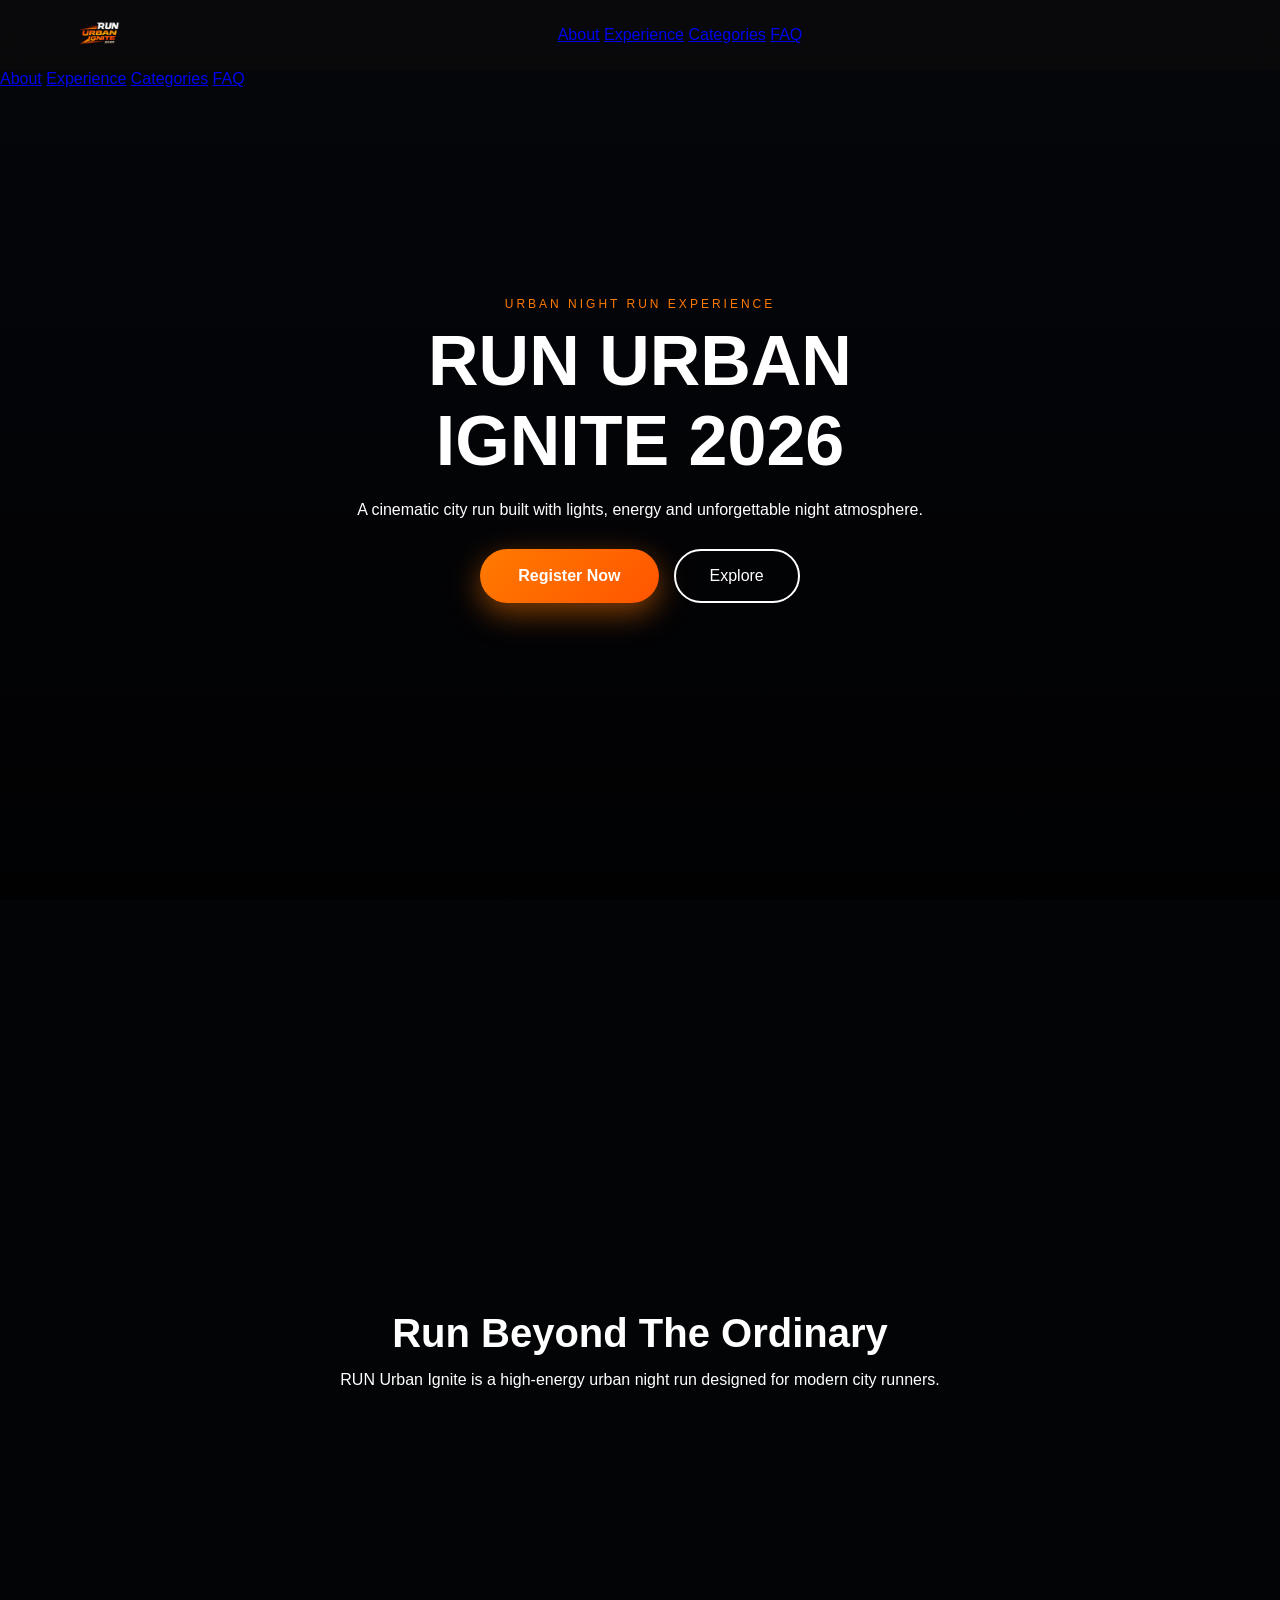
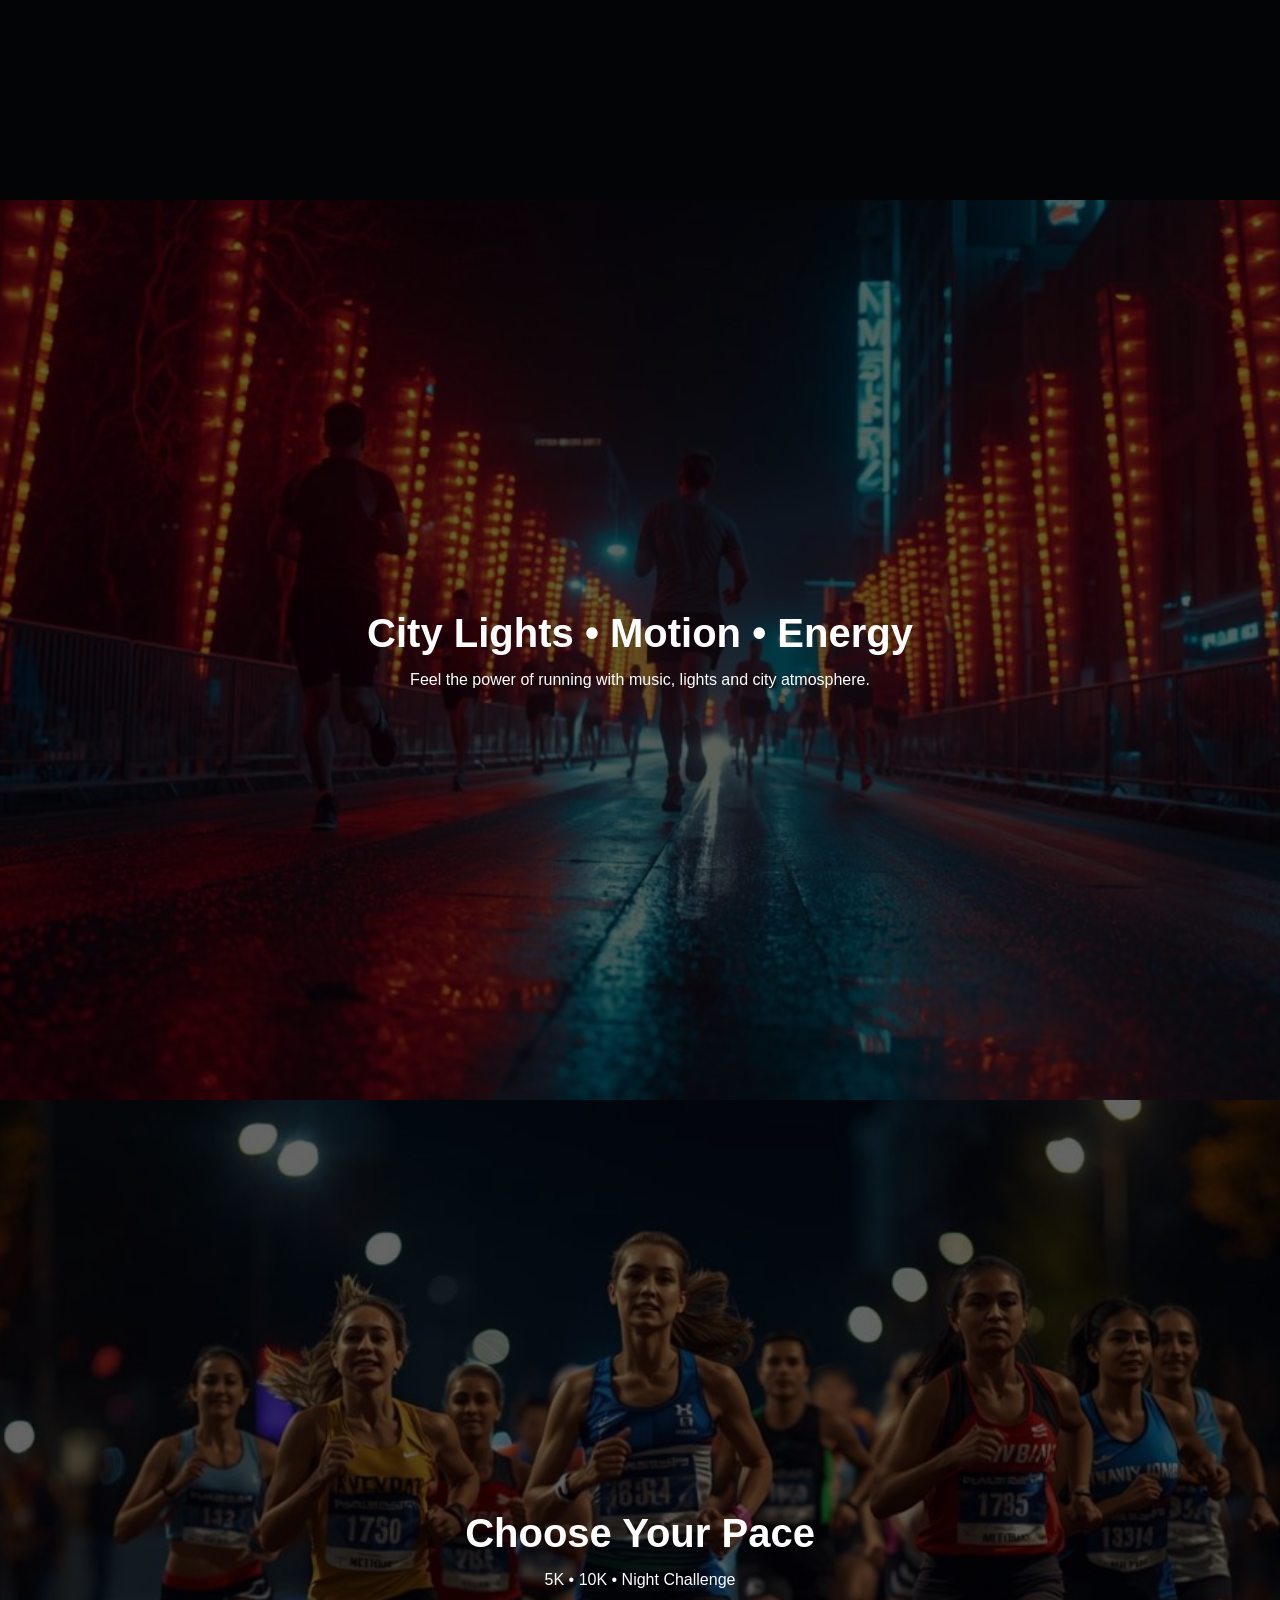
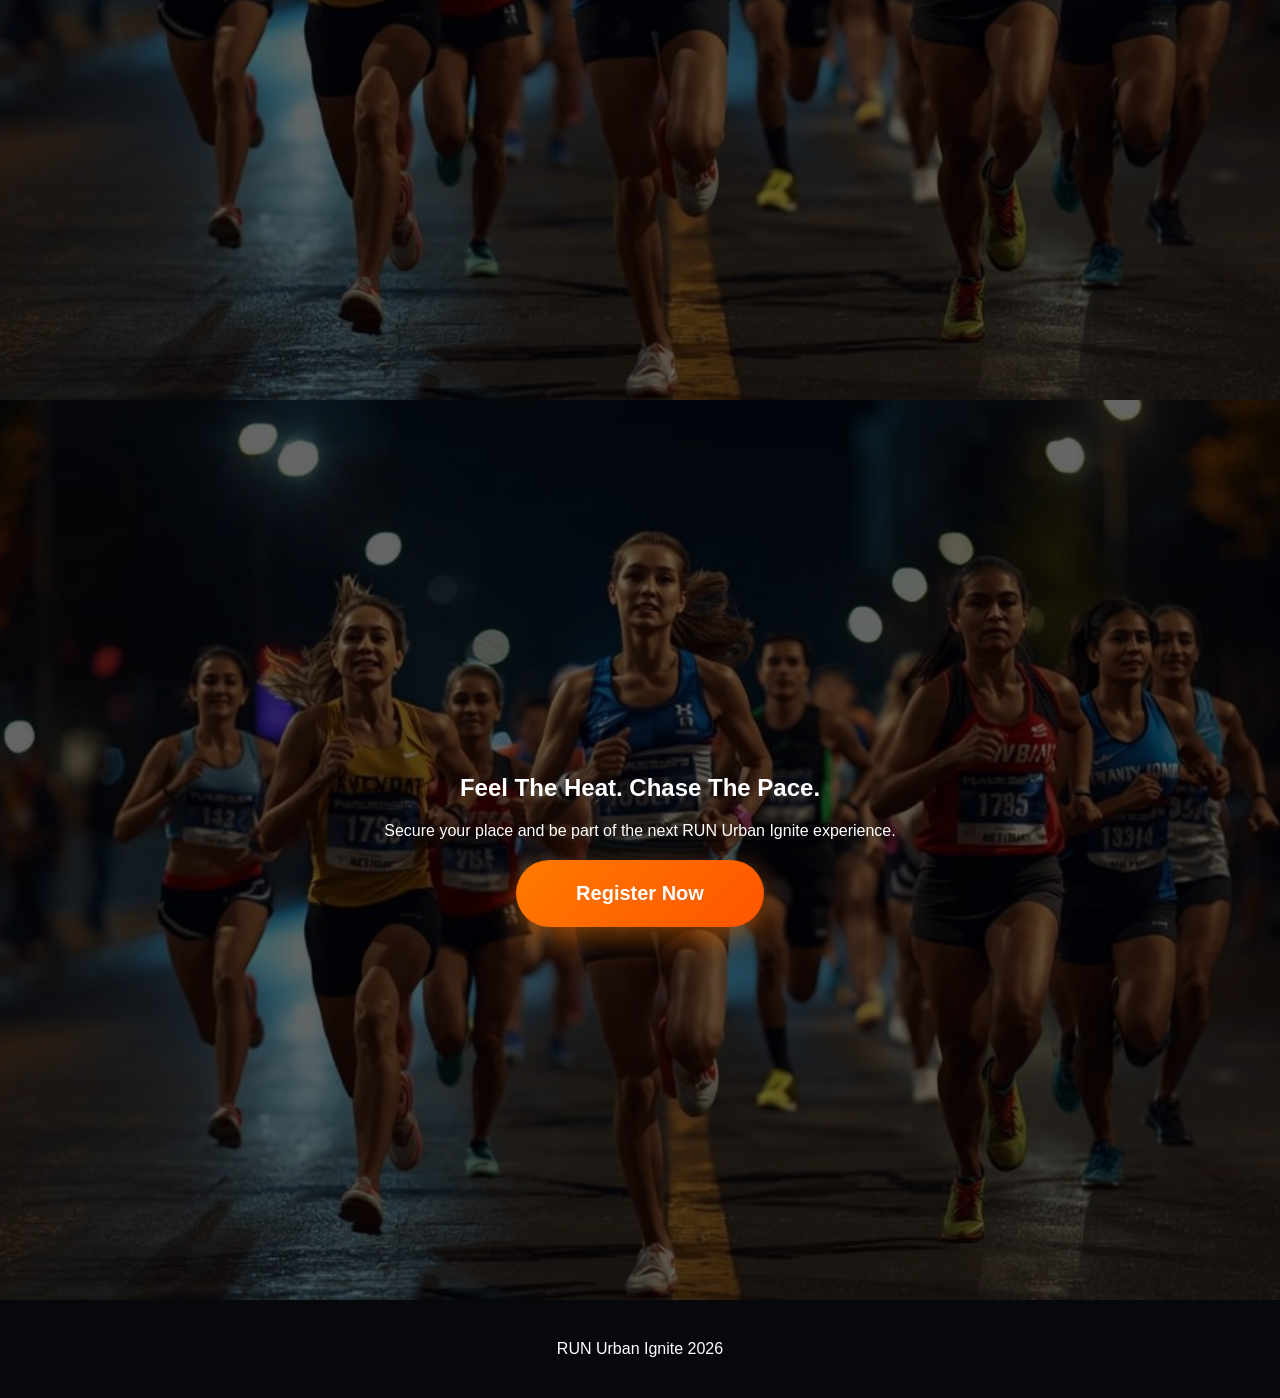
==== index.html @ 611401e3 "test update" ====
<!DOCTYPE html>
<html lang="en">

<head>

<meta charset="UTF-8">
<meta name="viewport" content="width=device-width, initial-scale=1.0">

<title>RUN Urban Ignite 2026</title>

<link rel="stylesheet" href="style.css">

</head>

<body>


<header class="header">

<div class="nav">

<img src="assets/logo-run-urban-ignite.png" class="logo">

<div class="nav-desktop">

<a href="#">About</a>
<a href="#">Experience</a>
<a href="#">Categories</a>
<a href="#">FAQ</a>

</div>

<div class="hamburger" id="hamburger">

<span></span>
<span></span>
<span></span>

</div>

</div>

<div class="mobile-menu" id="mobileMenu">

<a href="#">About</a>
<a href="#">Experience</a>
<a href="#">Categories</a>
<a href="#">FAQ</a>

</div>

</header>



<!-- HERO -->

<section class="hero">

<video class="hero-video" autoplay muted loop playsinline>

<source src="assets/video/run.mp4" type="video/mp4">

</video>

<div class="hero-fallback"></div>

<div class="overlay"></div>

<div class="hero-content">

<p class="hero-tag">URBAN NIGHT RUN EXPERIENCE</p>

<h1>RUN URBAN IGNITE 2026</h1>

<p>
A cinematic city run built with lights, energy and unforgettable night atmosphere.
</p>

<div class="hero-buttons">

<a class="btn-primary">Register Now</a>

<a class="btn-outline">Explore</a>

</div>

</div>

</section>



<!-- SECTION 1 -->

<section class="section bg-runner">

<div class="content reveal">

<h2>Run Beyond The Ordinary</h2>

<p>
RUN Urban Ignite is a high-energy urban night run designed for modern city runners.
</p>

</div>

</section>



<!-- SECTION 2 -->

<section class="section bg-city">

<div class="content reveal">

<h2>City Lights • Motion • Energy</h2>

<p>
Feel the power of running with music, lights and city atmosphere.
</p>

</div>

</section>



<!-- SECTION 3 -->

<section class="section bg-race">

<div class="content reveal">

<h2>Choose Your Pace</h2>

<p>5K • 10K • Night Challenge</p>

</div>

</section>



<!-- CTA -->

<section class="cta">

<div class="cta-bg"></div>

<div class="cta-box reveal">

<h2>Feel The Heat. Chase The Pace.</h2>

<p>
Secure your place and be part of the next RUN Urban Ignite experience.
</p>

<a class="btn-primary big">Register Now</a>

</div>

</section>


<footer class="footer">

RUN Urban Ignite 2026

</footer>



<script src="script.js"></script>

</body>
</html>
---- style.css ----
*{
margin:0;
padding:0;
box-sizing:border-box;
font-family:Arial, Helvetica, sans-serif;
}

body{
background:#07090f;
color:white;
overflow-x:hidden;
}


/* HEADER */

.header{

position:fixed;
top:0;
left:0;

width:100%;
height:70px;

background:rgba(10,10,12,.9);
backdrop-filter:blur(10px);

z-index:9999;

}

.nav{

max-width:1200px;
margin:auto;

display:flex;
align-items:center;
justify-content:space-between;

height:70px;
padding:0 20px;

}

.logo{
width:80px;
}



/* HERO */

.hero{

height:100vh;
display:flex;
align-items:center;
justify-content:center;
text-align:center;

position:relative;

overflow:hidden;

}

.hero-video{

position:absolute;
width:100%;
height:100%;
object-fit:cover;

z-index:0;

}

.hero-fallback{

position:absolute;
width:100%;
height:100%;

background:url("assets/hero.jpg") center/cover;

z-index:-1;

}

.overlay{

position:absolute;
inset:0;

background:linear-gradient(
180deg,
rgba(0,0,0,.3),
rgba(0,0,0,.85)
);

}

.hero-content{

position:relative;
z-index:2;
max-width:700px;
padding:20px;

}

.hero-tag{
color:#ff7a00;
letter-spacing:3px;
font-size:12px;
margin-bottom:10px;
}

.hero h1{
font-size:clamp(40px,6vw,70px);
margin-bottom:20px;
}



/* BUTTONS */

.hero-buttons{
margin-top:30px;
display:flex;
gap:15px;
justify-content:center;
}

.btn-primary{

background:linear-gradient(135deg,#ff7a00,#ff5500);
padding:18px 38px;
border-radius:40px;

font-weight:600;

box-shadow:0 10px 30px rgba(255,120,0,.5);

}

.btn-outline{

border:2px solid white;
padding:16px 34px;
border-radius:40px;

}



/* SECTIONS */

.section{

height:100vh;

display:flex;
align-items:center;
justify-content:center;

text-align:center;

background-size:cover;
background-position:center;

position:relative;

}

.section::before{

content:"";
position:absolute;
inset:0;

background:rgba(0,0,0,.6);

}

.content{

position:relative;
z-index:2;
max-width:600px;

}

.section h2{
font-size:40px;
margin-bottom:15px;
}



/* BACKGROUND IMAGES */

.bg-runner{
background:url("assets/runner.jpg") center/cover;
}

.bg-city{
background:url("assets/city-run.jpg") center/cover;
}

.bg-race{
background:url("assets/night-race.jpg") center/cover;
}



/* CTA */

.cta{

height:100vh;

display:flex;
align-items:center;
justify-content:center;

text-align:center;

position:relative;

}

.cta-bg{

position:absolute;
width:100%;
height:100%;

background:url("assets/night-race.jpg") center/cover;

filter:brightness(.4);

}

.cta-box{

position:relative;
z-index:2;

max-width:650px;

display:flex;
flex-direction:column;
align-items:center;
gap:20px;

}

.big{
padding:22px 60px;
font-size:20px;
}



/* FOOTER */

.footer{
padding:40px;
text-align:center;
background:#06080c;
}



/* REVEAL */

.reveal{

opacity:0;
transform:translateY(80px);
transition:1s;

}

.reveal.active{

opacity:1;
transform:translateY(0);

}
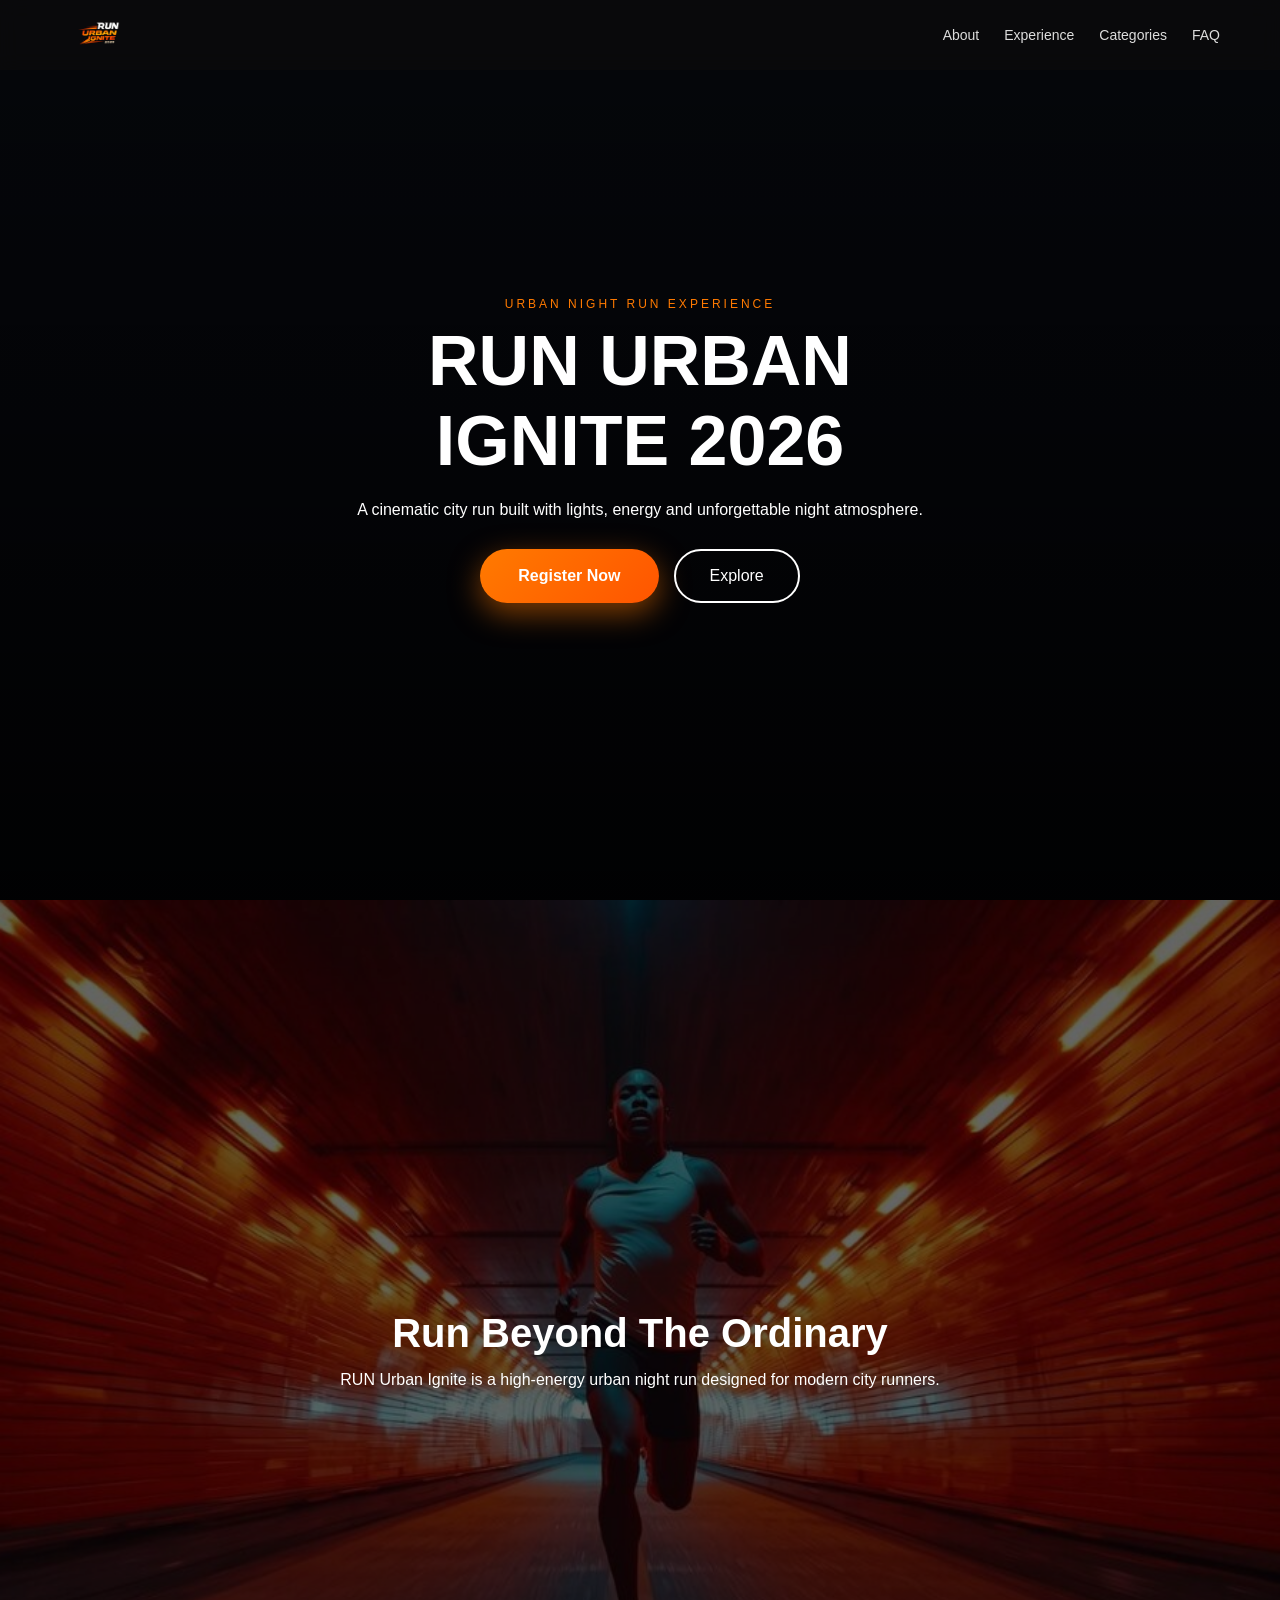
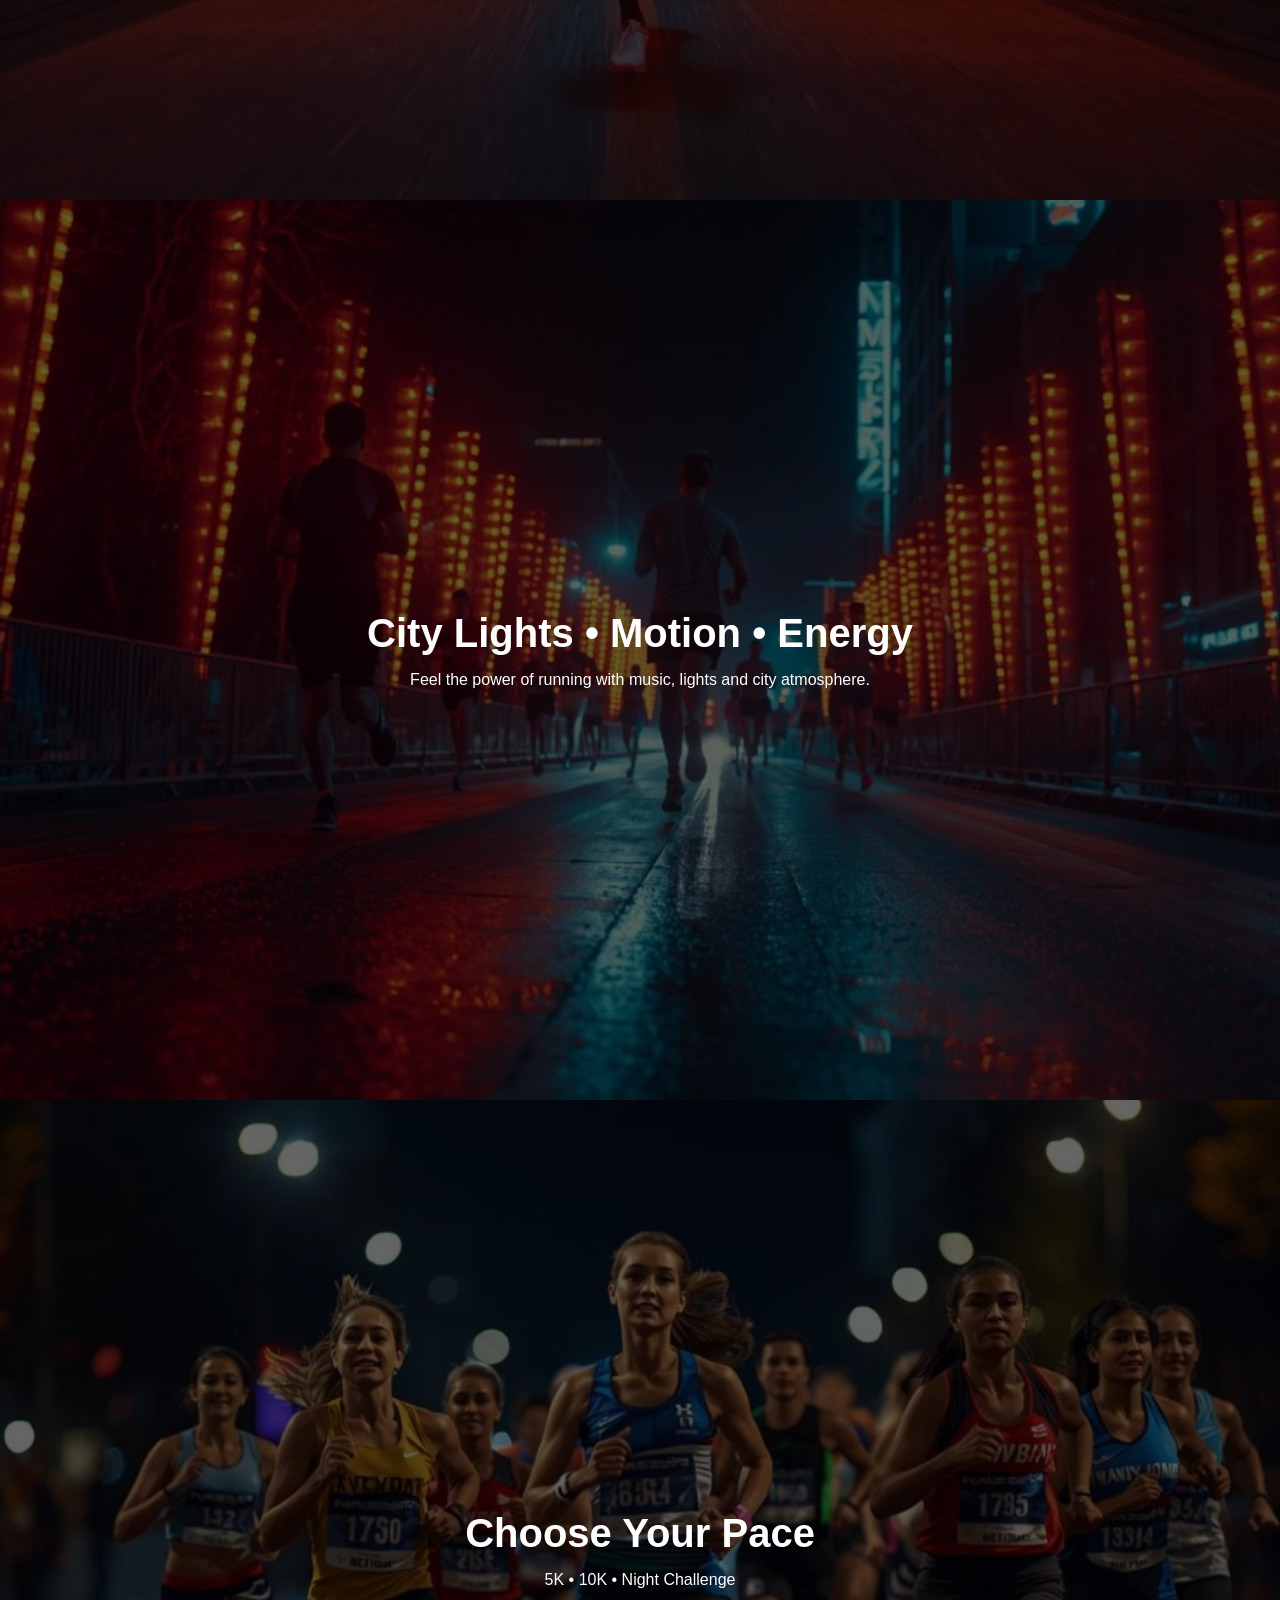
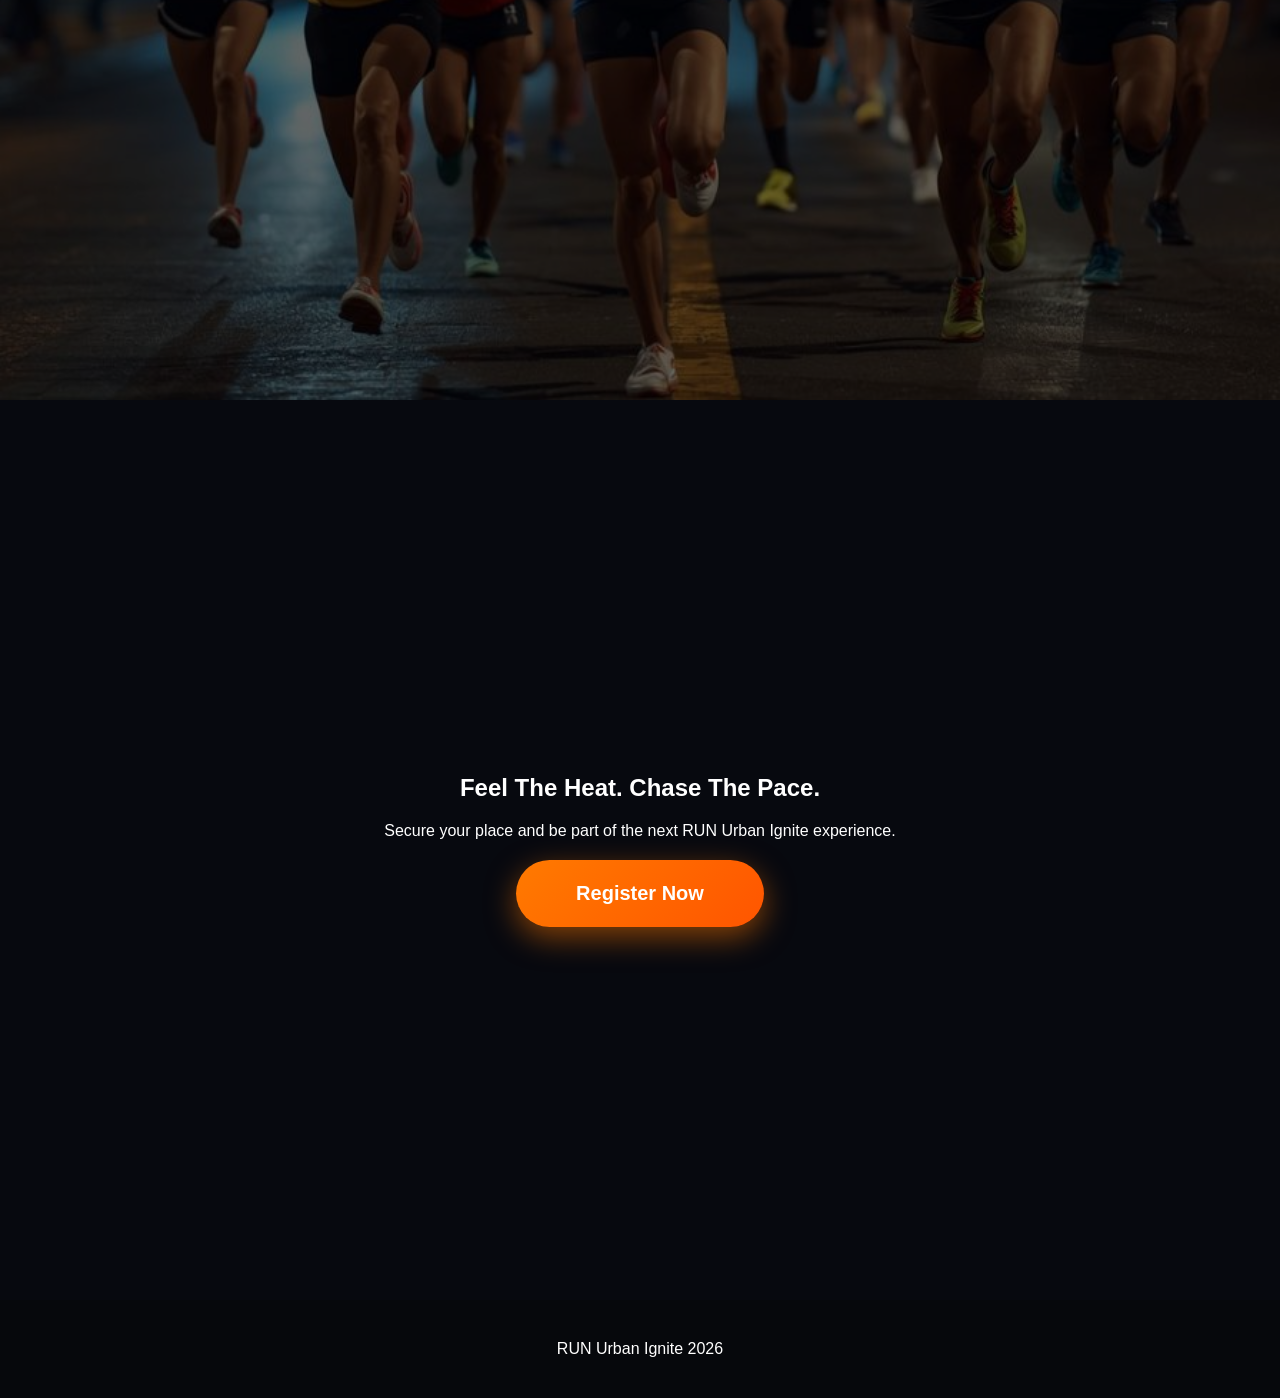
==== commit 0a9f9a78: "update v11" ====
--- a/index.html
+++ b/index.html
@@ -15,41 +15,8 @@
 <body>
 
 
-<header class="header">
-
-<div class="nav">
-
-<img src="assets/logo-run-urban-ignite.png" class="logo">
-
-<div class="nav-desktop">
-
-<a href="#">About</a>
-<a href="#">Experience</a>
-<a href="#">Categories</a>
-<a href="#">FAQ</a>
-
-</div>
-
-<div class="hamburger" id="hamburger">
-
-<span></span>
-<span></span>
-<span></span>
-
-</div>
-
-</div>
-
-<div class="mobile-menu" id="mobileMenu">
-
-<a href="#">About</a>
-<a href="#">Experience</a>
-<a href="#">Categories</a>
-<a href="#">FAQ</a>
-
-</div>
-
-</header>
+<!-- HEADER LOAD -->
+<div id="header"></div>
 
 
 
@@ -58,12 +25,8 @@
 <section class="hero">
 
 <video class="hero-video" autoplay muted loop playsinline>
-
-<source src="assets/video/run.mp4" type="video/mp4">
-
+<source src="assets/run.mp4" type="video/mp4">
 </video>
-
-<div class="hero-fallback"></div>
 
 <div class="overlay"></div>
 
@@ -80,7 +43,6 @@
 <div class="hero-buttons">
 
 <a class="btn-primary">Register Now</a>
-
 <a class="btn-outline">Explore</a>
 
 </div>
@@ -91,7 +53,7 @@
 
 
 
-<!-- SECTION 1 -->
+<!-- RUN BEYOND -->
 
 <section class="section bg-runner">
 
@@ -109,7 +71,7 @@
 
 
 
-<!-- SECTION 2 -->
+<!-- CITY LIGHTS -->
 
 <section class="section bg-city">
 
@@ -127,7 +89,7 @@
 
 
 
-<!-- SECTION 3 -->
+<!-- RACE DISTANCE -->
 
 <section class="section bg-race">
 
@@ -143,11 +105,9 @@
 
 
 
-<!-- CTA -->
+<!-- FINAL CTA -->
 
 <section class="cta">
-
-<div class="cta-bg"></div>
 
 <div class="cta-box reveal">
 
@@ -164,11 +124,9 @@
 </section>
 
 
-<footer class="footer">
 
-RUN Urban Ignite 2026
-
-</footer>
+<!-- FOOTER LOAD -->
+<div id="footer"></div>
 
 
 
--- a/style.css
+++ b/style.css
@@ -11,6 +11,11 @@
 overflow-x:hidden;
 }
 
+a{
+text-decoration:none;
+color:inherit;
+}
+
 
 /* HEADER */
 
@@ -26,7 +31,7 @@
 background:rgba(10,10,12,.9);
 backdrop-filter:blur(10px);
 
-z-index:9999;
+z-index:999;
 
 }
 
@@ -50,6 +55,83 @@
 
 
 
+/* NAV */
+
+.nav-desktop{
+display:flex;
+gap:25px;
+}
+
+.nav-desktop a{
+color:#ddd;
+font-size:14px;
+}
+
+.nav-desktop a:hover{
+color:#ff7a00;
+}
+
+
+
+/* HAMBURGER */
+
+.hamburger{
+
+width:44px;
+height:44px;
+
+display:none;
+flex-direction:column;
+justify-content:center;
+align-items:center;
+
+background:rgba(255,255,255,.08);
+border-radius:12px;
+
+cursor:pointer;
+
+}
+
+.hamburger span{
+
+width:20px;
+height:2px;
+background:white;
+margin:3px 0;
+
+}
+
+
+
+/* MOBILE MENU */
+
+.mobile-menu{
+
+position:absolute;
+top:70px;
+left:0;
+
+width:100%;
+
+background:#0b0e14;
+
+display:none;
+flex-direction:column;
+
+padding:20px;
+
+}
+
+.mobile-menu a{
+
+color:white;
+padding:16px 0;
+border-bottom:1px solid rgba(255,255,255,.08);
+
+}
+
+
+
 /* HERO */
 
 .hero{
@@ -58,10 +140,10 @@
 display:flex;
 align-items:center;
 justify-content:center;
+
 text-align:center;
 
 position:relative;
-
 overflow:hidden;
 
 }
@@ -72,20 +154,6 @@
 width:100%;
 height:100%;
 object-fit:cover;
-
-z-index:0;
-
-}
-
-.hero-fallback{
-
-position:absolute;
-width:100%;
-height:100%;
-
-background:url("assets/hero.jpg") center/cover;
-
-z-index:-1;
 
 }
 
@@ -112,15 +180,19 @@
 }
 
 .hero-tag{
+
 color:#ff7a00;
 letter-spacing:3px;
 font-size:12px;
 margin-bottom:10px;
+
 }
 
 .hero h1{
+
 font-size:clamp(40px,6vw,70px);
 margin-bottom:20px;
+
 }
 
 
@@ -128,15 +200,18 @@
 /* BUTTONS */
 
 .hero-buttons{
+
 margin-top:30px;
 display:flex;
 gap:15px;
 justify-content:center;
+
 }
 
 .btn-primary{
 
 background:linear-gradient(135deg,#ff7a00,#ff5500);
+
 padding:18px 38px;
 border-radius:40px;
 
@@ -200,7 +275,7 @@
 
 
 
-/* BACKGROUND IMAGES */
+/* BACKGROUNDS */
 
 .bg-runner{
 background:url("assets/runner.jpg") center/cover;
@@ -228,26 +303,11 @@
 
 text-align:center;
 
-position:relative;
-
-}
-
-.cta-bg{
-
-position:absolute;
-width:100%;
-height:100%;
-
-background:url("assets/night-race.jpg") center/cover;
-
-filter:brightness(.4);
+background:#07090f;
 
 }
 
 .cta-box{
-
-position:relative;
-z-index:2;
 
 max-width:650px;
 
@@ -268,9 +328,11 @@
 /* FOOTER */
 
 .footer{
+
 padding:40px;
 text-align:center;
 background:#06080c;
+
 }
 
 
@@ -280,7 +342,7 @@
 .reveal{
 
 opacity:0;
-transform:translateY(80px);
+transform:translateY(60px);
 transition:1s;
 
 }
@@ -290,4 +352,24 @@
 opacity:1;
 transform:translateY(0);
 
+}
+
+
+
+/* MOBILE */
+
+@media(max-width:768px){
+
+.nav-desktop{
+display:none;
+}
+
+.hamburger{
+display:flex;
+}
+
+.hero-buttons{
+flex-direction:column;
+}
+
 }
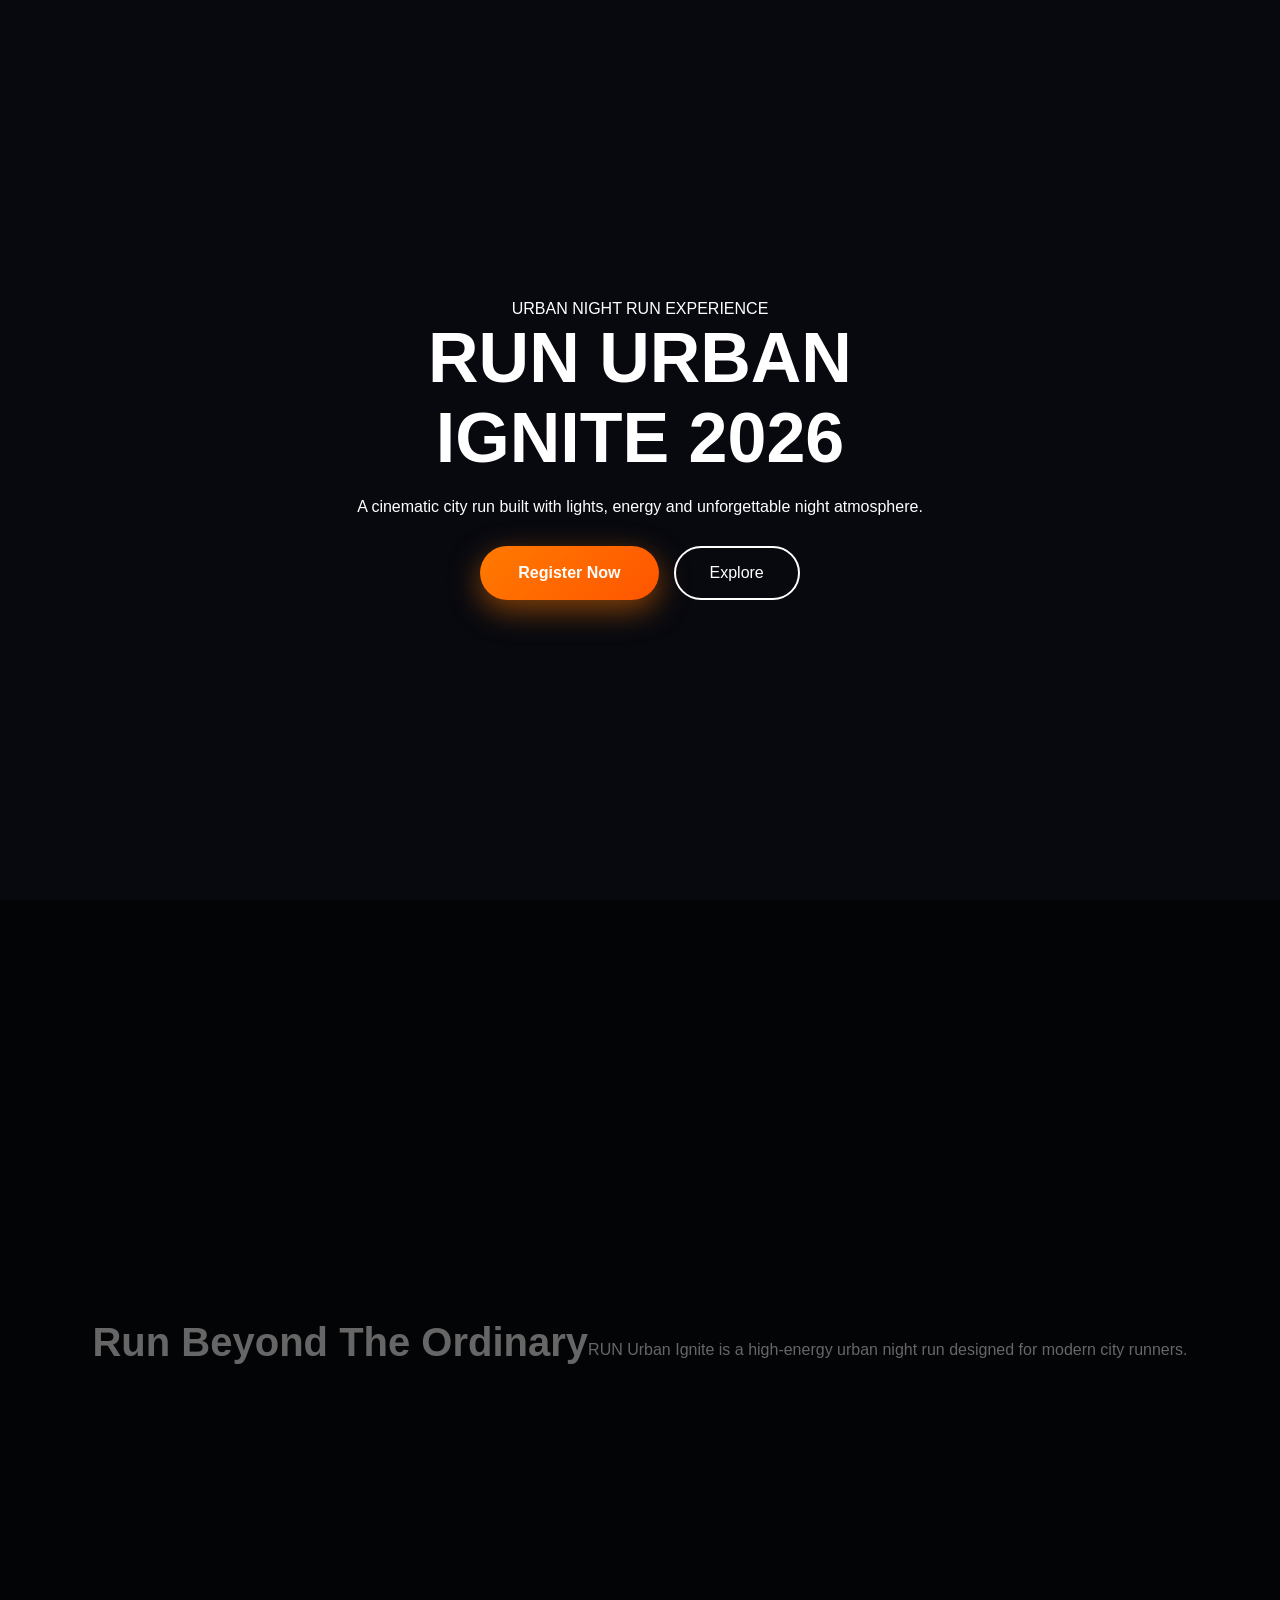
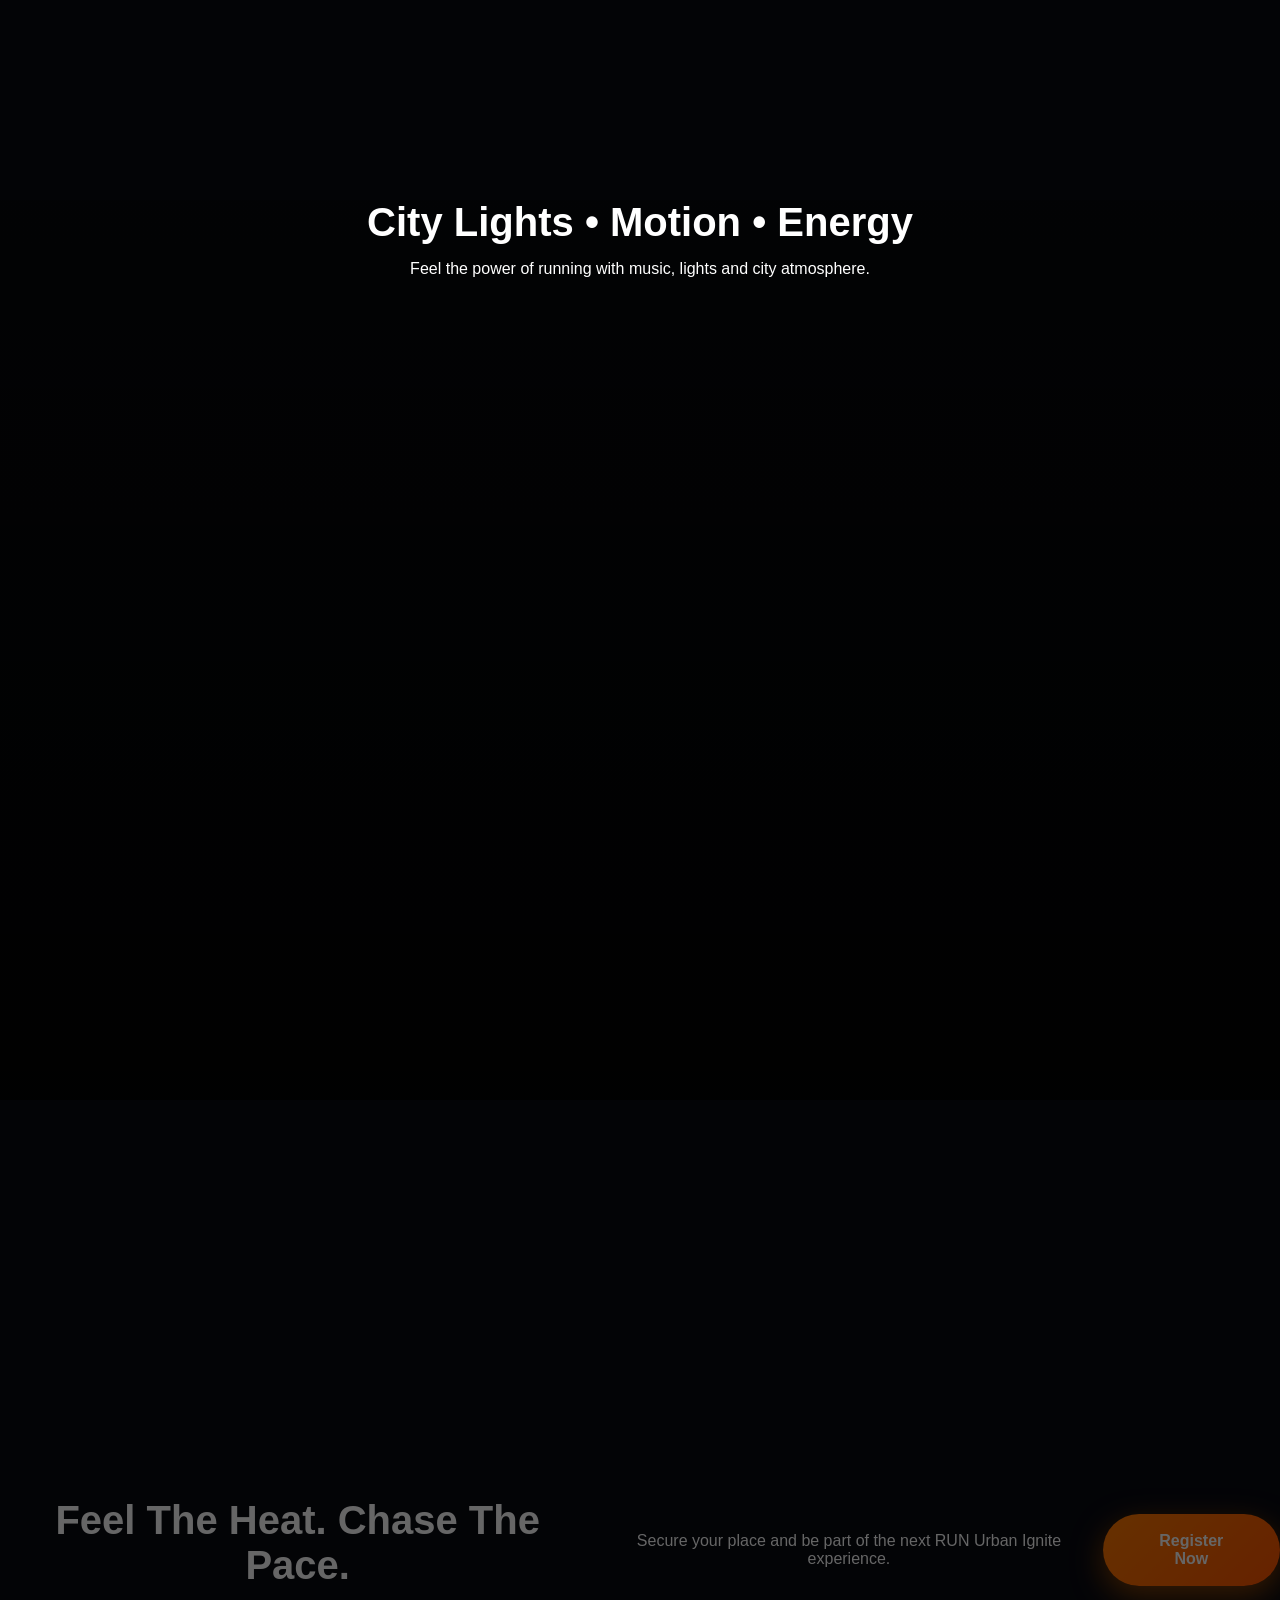
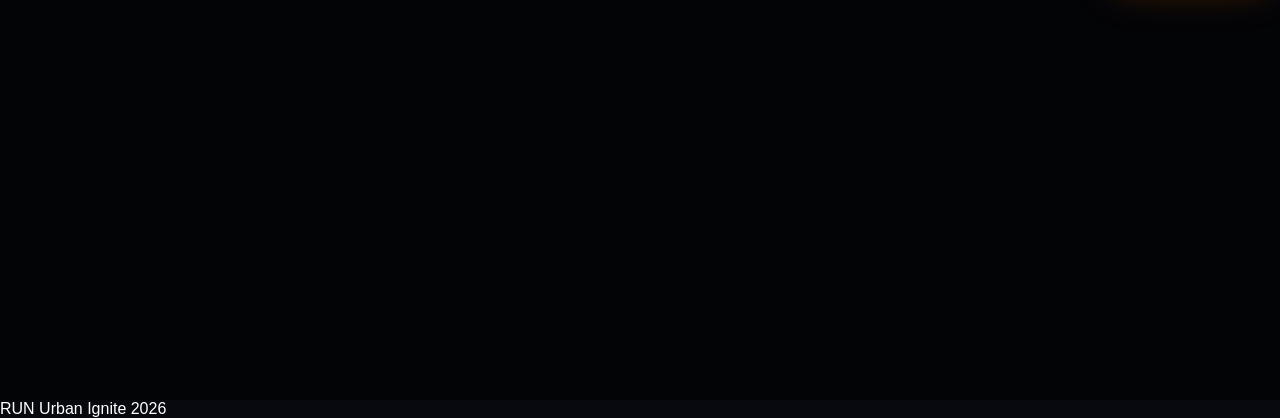
==== commit 36fbd24c: "seo upgrade" ====
--- a/index.html
+++ b/index.html
@@ -6,129 +6,189 @@
 <meta charset="UTF-8">
 <meta name="viewport" content="width=device-width, initial-scale=1.0">
 
-<title>RUN Urban Ignite 2026</title>
+<title>RUN Urban Ignite 2026 | Urban Night Run Experience</title>
+
+<meta name="description" content="RUN Urban Ignite 2026 is a high-energy urban night run designed for modern city runners. Experience lights, music and motion in one unforgettable run.">
+
+<meta name="keywords" content="urban run, night run event, running event 2026, city marathon, run urban ignite">
+
+<meta name="robots" content="index, follow">
+
+<link rel="canonical" href="https://wara38666-bit.github.io/run-urban-ignite-site/">
 
 <link rel="stylesheet" href="style.css">
+
+<link rel="preload" href="assets/hero-video.mp4" as="video" type="video/mp4">
+
+<!-- Open Graph -->
+
+<meta property="og:title" content="RUN Urban Ignite 2026 - Urban Night Run Experience">
+<meta property="og:description" content="A cinematic city run built with lights, energy and unforgettable night atmosphere.">
+<meta property="og:image" content="https://wara38666-bit.github.io/run-urban-ignite-site/assets/runner.jpg">
+<meta property="og:url" content="https://wara38666-bit.github.io/run-urban-ignite-site/">
+<meta property="og:type" content="website">
+
+<!-- Twitter Card -->
+
+<meta name="twitter:card" content="summary_large_image">
+<meta name="twitter:title" content="RUN Urban Ignite 2026">
+<meta name="twitter:description" content="Urban Night Run Experience">
+<meta name="twitter:image" content="https://wara38666-bit.github.io/run-urban-ignite-site/assets/runner.jpg">
+
+<!-- Event Schema -->
+
+<script type="application/ld+json">
+{
+"@context": "https://schema.org",
+"@type": "SportsEvent",
+"name": "RUN Urban Ignite 2026",
+"description": "RUN Urban Ignite is a high-energy urban night run designed for modern city runners.",
+"startDate": "2026-08-15T19:00",
+"endDate": "2026-08-15T23:00",
+"eventStatus": "https://schema.org/EventScheduled",
+"eventAttendanceMode": "https://schema.org/OfflineEventAttendanceMode",
+"location": {
+"@type": "Place",
+"name": "Urban City Center",
+"address": {
+"@type": "PostalAddress",
+"addressLocality": "City",
+"addressCountry": "Global"
+}
+},
+"image": [
+"https://wara38666-bit.github.io/run-urban-ignite-site/assets/runner.jpg"
+],
+"organizer": {
+"@type": "Organization",
+"name": "RUN Urban Ignite",
+"url": "https://wara38666-bit.github.io/run-urban-ignite-site/"
+}
+}
+</script>
+
+<!-- FAQ Schema -->
+
+<script type="application/ld+json">
+{
+"@context": "https://schema.org",
+"@type": "FAQPage",
+"mainEntity": [
+{
+"@type": "Question",
+"name": "What is RUN Urban Ignite?",
+"acceptedAnswer": {
+"@type": "Answer",
+"text": "RUN Urban Ignite is a high-energy urban night run designed for modern city runners with music, lights and immersive city atmosphere."
+}
+},
+{
+"@type": "Question",
+"name": "Who can join the run?",
+"acceptedAnswer": {
+"@type": "Answer",
+"text": "The event is open for runners of all levels."
+}
+},
+{
+"@type": "Question",
+"name": "When will the event take place?",
+"acceptedAnswer": {
+"@type": "Answer",
+"text": "RUN Urban Ignite 2026 will take place on August 15, 2026."
+}
+}
+]
+}
+</script>
 
 </head>
 
 <body>
 
-
-<!-- HEADER LOAD -->
-<div id="header"></div>
-
-
-
 <!-- HERO -->
 
-<section class="hero">
+<header class="hero">
 
-<video class="hero-video" autoplay muted loop playsinline>
-<source src="assets/run.mp4" type="video/mp4">
+<video autoplay muted loop playsinline class="hero-video">
+
+<source src="assets/hero-video.mp4" type="video/mp4">
+
 </video>
-
-<div class="overlay"></div>
 
 <div class="hero-content">
 
-<p class="hero-tag">URBAN NIGHT RUN EXPERIENCE</p>
+<p class="hero-sub">URBAN NIGHT RUN EXPERIENCE</p>
 
-<h1>RUN URBAN IGNITE 2026</h1>
+<h1>RUN URBAN<br>IGNITE 2026</h1>
 
-<p>
-A cinematic city run built with lights, energy and unforgettable night atmosphere.
-</p>
+<p>A cinematic city run built with lights, energy and unforgettable night atmosphere.</p>
 
 <div class="hero-buttons">
 
-<a class="btn-primary">Register Now</a>
-<a class="btn-outline">Explore</a>
+<a href="#register" class="btn-primary">Register Now</a>
+
+<a href="#about" class="btn-outline">Explore</a>
 
 </div>
 
 </div>
 
-</section>
+</header>
 
+<!-- ABOUT -->
 
-
-<!-- RUN BEYOND -->
-
-<section class="section bg-runner">
-
-<div class="content reveal">
+<section id="about" class="section dark">
 
 <h2>Run Beyond The Ordinary</h2>
 
 <p>
+
 RUN Urban Ignite is a high-energy urban night run designed for modern city runners.
+
+</p>
+
+</section>
+
+<!-- EXPERIENCE -->
+
+<section id="experience" class="section image-section">
+
+<div class="overlay">
+
+<h2>City Lights • Motion • Energy</h2>
+
+<p>
+
+Feel the power of running with music, lights and city atmosphere.
+
 </p>
 
 </div>
 
 </section>
 
+<!-- CTA -->
 
-
-<!-- CITY LIGHTS -->
-
-<section class="section bg-city">
-
-<div class="content reveal">
-
-<h2>City Lights • Motion • Energy</h2>
-
-<p>
-Feel the power of running with music, lights and city atmosphere.
-</p>
-
-</div>
-
-</section>
-
-
-
-<!-- RACE DISTANCE -->
-
-<section class="section bg-race">
-
-<div class="content reveal">
-
-<h2>Choose Your Pace</h2>
-
-<p>5K • 10K • Night Challenge</p>
-
-</div>
-
-</section>
-
-
-
-<!-- FINAL CTA -->
-
-<section class="cta">
-
-<div class="cta-box reveal">
+<section id="register" class="section dark center">
 
 <h2>Feel The Heat. Chase The Pace.</h2>
 
 <p>
+
 Secure your place and be part of the next RUN Urban Ignite experience.
+
 </p>
 
-<a class="btn-primary big">Register Now</a>
-
-</div>
+<a href="#" class="btn-primary">Register Now</a>
 
 </section>
 
+<footer>
 
+<p>RUN Urban Ignite 2026</p>
 
-<!-- FOOTER LOAD -->
-<div id="footer"></div>
-
-
+</footer>
 
 <script src="script.js"></script>
 
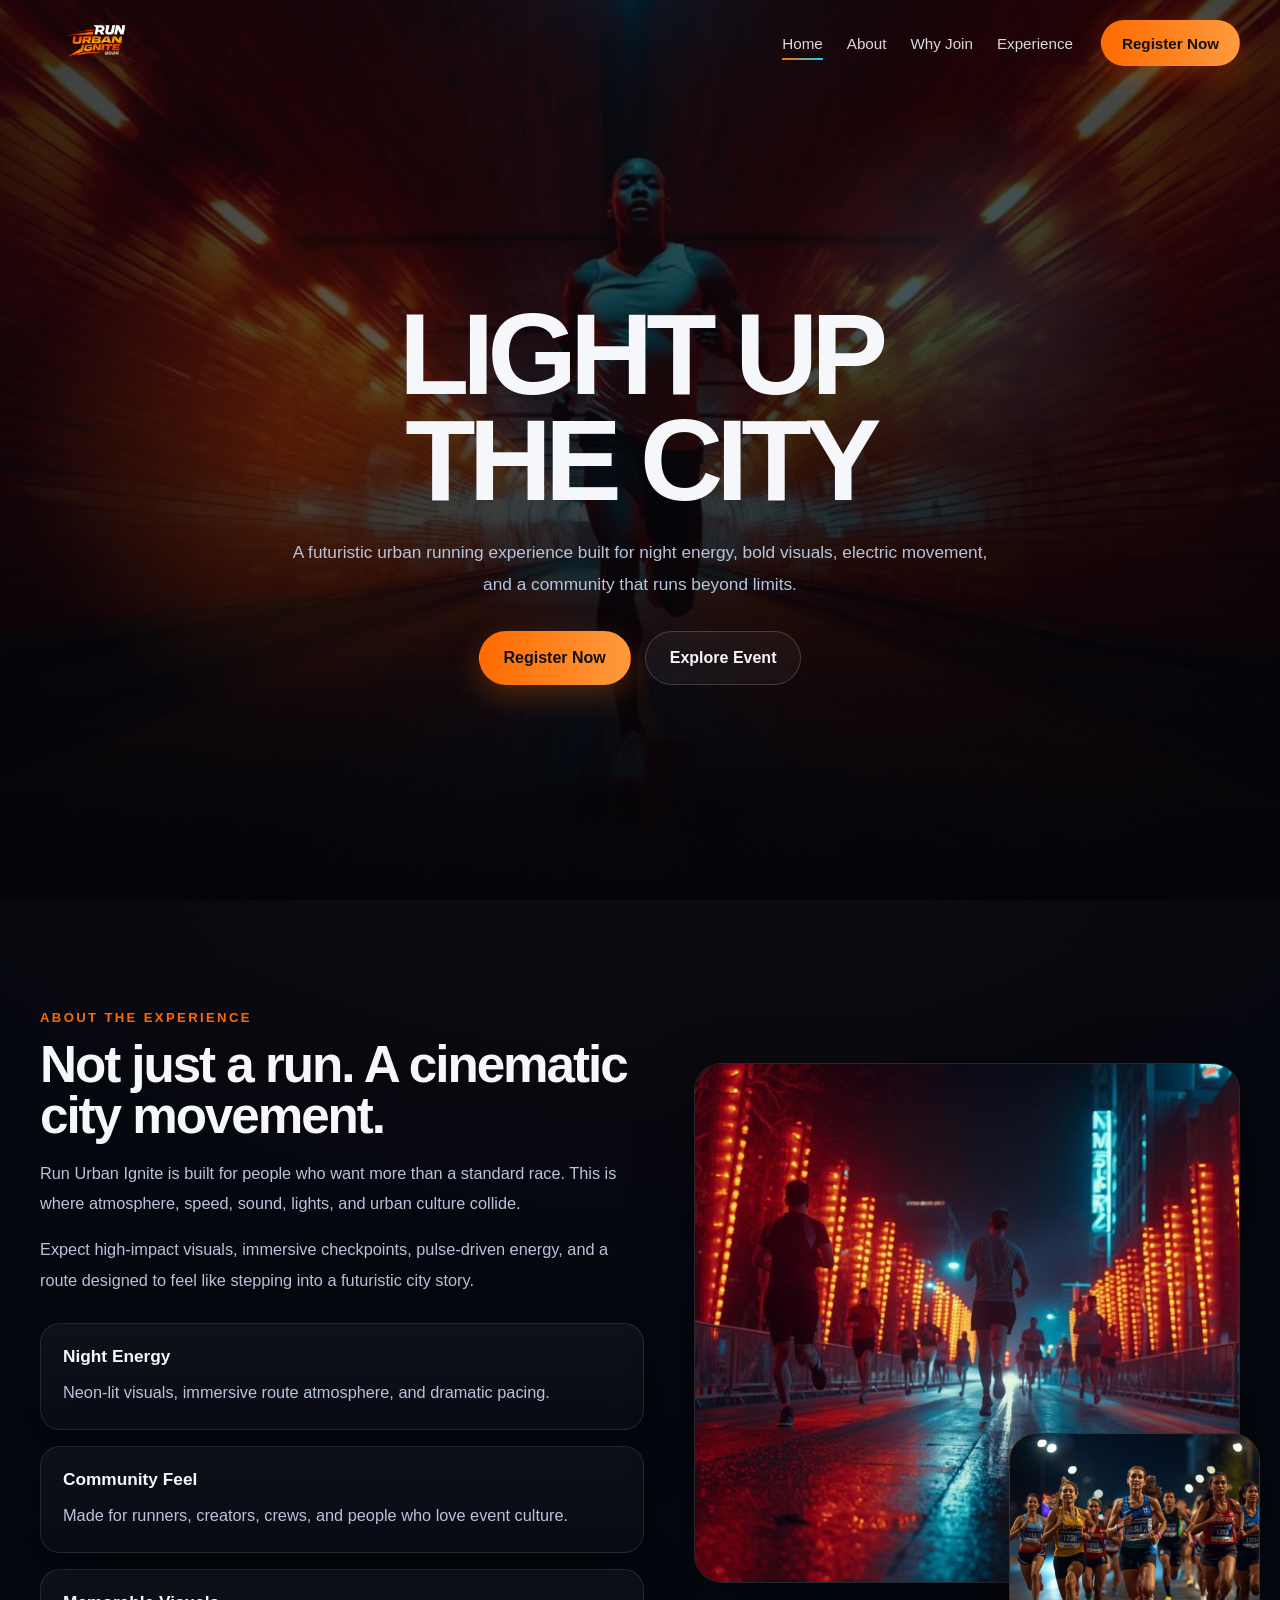
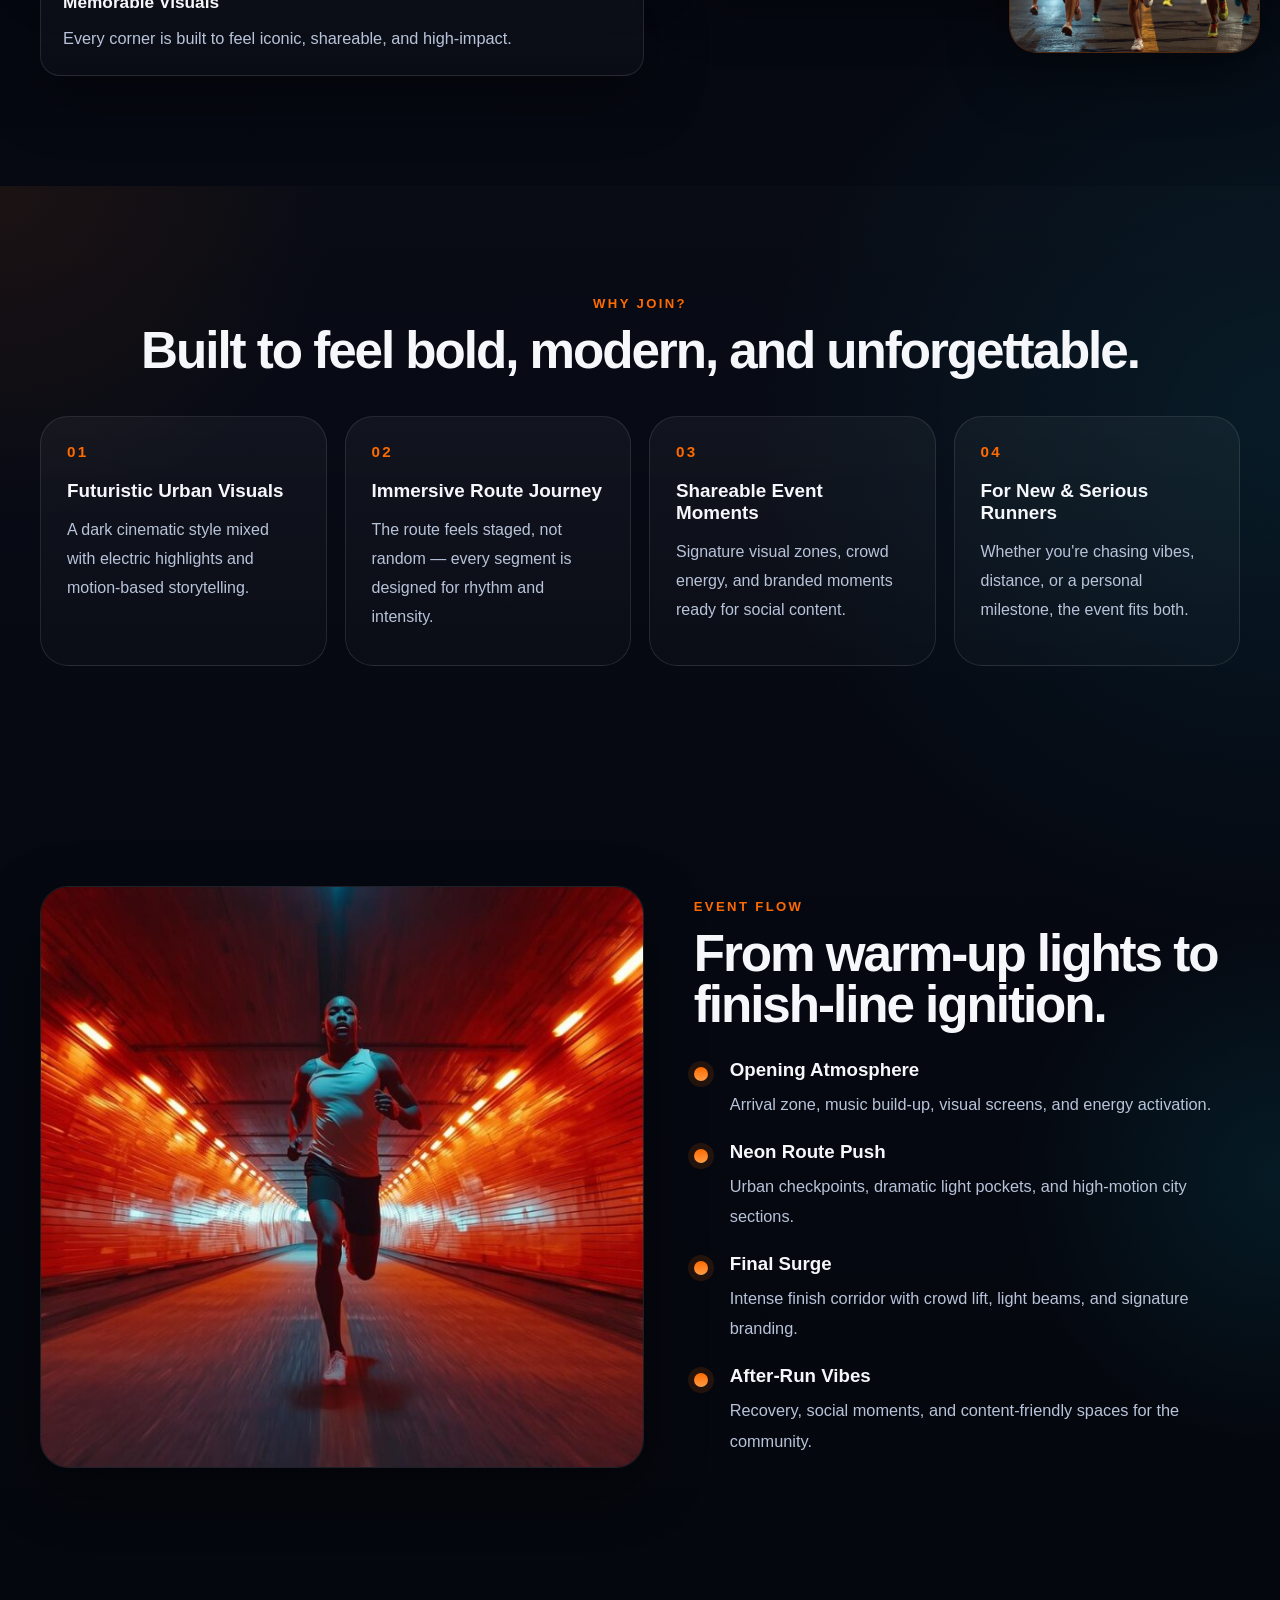
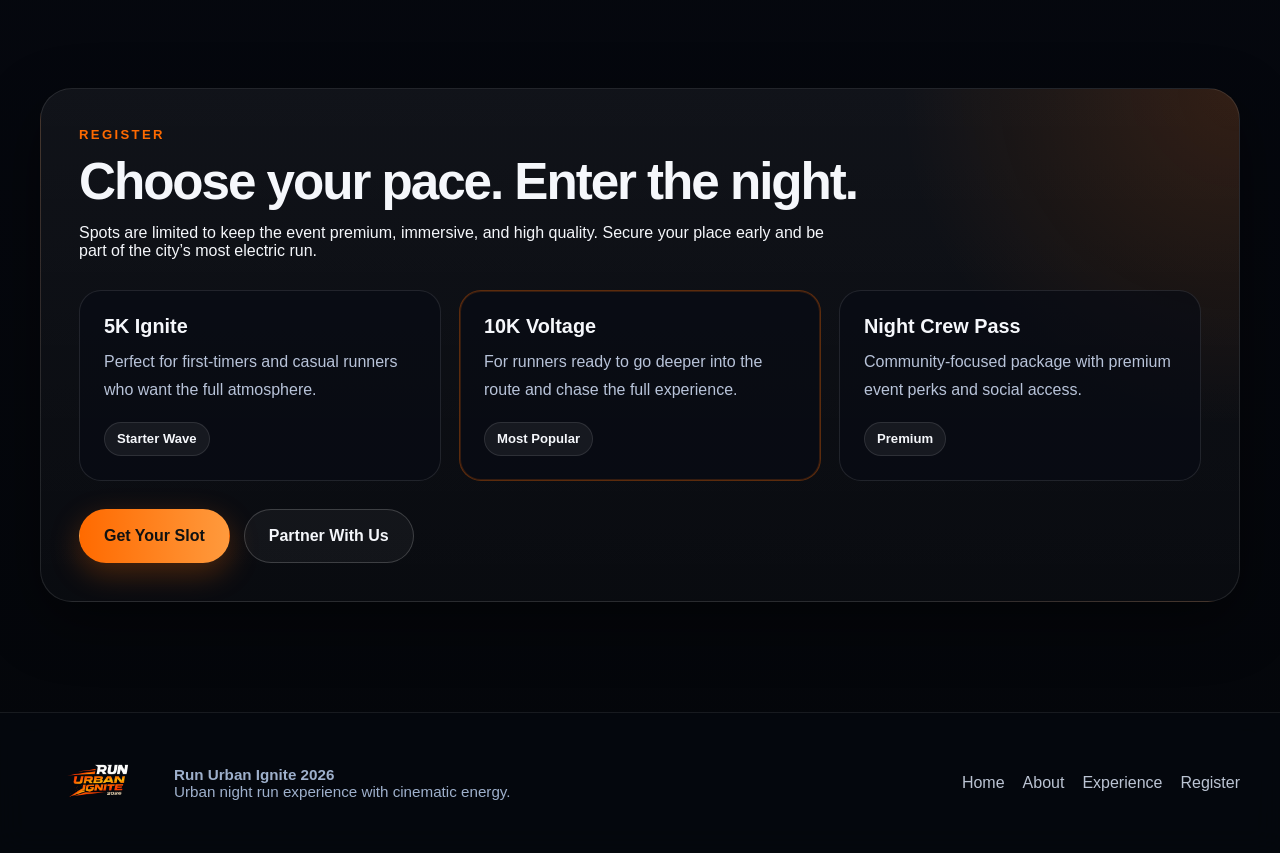
==== commit d2ef64bd: "update v12" ====
--- a/index.html
+++ b/index.html
@@ -1,196 +1,245 @@
 <!DOCTYPE html>
 <html lang="en">
-
 <head>
-
-<meta charset="UTF-8">
-<meta name="viewport" content="width=device-width, initial-scale=1.0">
-
-<title>RUN Urban Ignite 2026 | Urban Night Run Experience</title>
-
-<meta name="description" content="RUN Urban Ignite 2026 is a high-energy urban night run designed for modern city runners. Experience lights, music and motion in one unforgettable run.">
-
-<meta name="keywords" content="urban run, night run event, running event 2026, city marathon, run urban ignite">
-
-<meta name="robots" content="index, follow">
-
-<link rel="canonical" href="https://wara38666-bit.github.io/run-urban-ignite-site/">
-
-<link rel="stylesheet" href="style.css">
-
-<link rel="preload" href="assets/hero-video.mp4" as="video" type="video/mp4">
-
-<!-- Open Graph -->
-
-<meta property="og:title" content="RUN Urban Ignite 2026 - Urban Night Run Experience">
-<meta property="og:description" content="A cinematic city run built with lights, energy and unforgettable night atmosphere.">
-<meta property="og:image" content="https://wara38666-bit.github.io/run-urban-ignite-site/assets/runner.jpg">
-<meta property="og:url" content="https://wara38666-bit.github.io/run-urban-ignite-site/">
-<meta property="og:type" content="website">
-
-<!-- Twitter Card -->
-
-<meta name="twitter:card" content="summary_large_image">
-<meta name="twitter:title" content="RUN Urban Ignite 2026">
-<meta name="twitter:description" content="Urban Night Run Experience">
-<meta name="twitter:image" content="https://wara38666-bit.github.io/run-urban-ignite-site/assets/runner.jpg">
-
-<!-- Event Schema -->
-
-<script type="application/ld+json">
-{
-"@context": "https://schema.org",
-"@type": "SportsEvent",
-"name": "RUN Urban Ignite 2026",
-"description": "RUN Urban Ignite is a high-energy urban night run designed for modern city runners.",
-"startDate": "2026-08-15T19:00",
-"endDate": "2026-08-15T23:00",
-"eventStatus": "https://schema.org/EventScheduled",
-"eventAttendanceMode": "https://schema.org/OfflineEventAttendanceMode",
-"location": {
-"@type": "Place",
-"name": "Urban City Center",
-"address": {
-"@type": "PostalAddress",
-"addressLocality": "City",
-"addressCountry": "Global"
-}
-},
-"image": [
-"https://wara38666-bit.github.io/run-urban-ignite-site/assets/runner.jpg"
-],
-"organizer": {
-"@type": "Organization",
-"name": "RUN Urban Ignite",
-"url": "https://wara38666-bit.github.io/run-urban-ignite-site/"
-}
-}
-</script>
-
-<!-- FAQ Schema -->
-
-<script type="application/ld+json">
-{
-"@context": "https://schema.org",
-"@type": "FAQPage",
-"mainEntity": [
-{
-"@type": "Question",
-"name": "What is RUN Urban Ignite?",
-"acceptedAnswer": {
-"@type": "Answer",
-"text": "RUN Urban Ignite is a high-energy urban night run designed for modern city runners with music, lights and immersive city atmosphere."
-}
-},
-{
-"@type": "Question",
-"name": "Who can join the run?",
-"acceptedAnswer": {
-"@type": "Answer",
-"text": "The event is open for runners of all levels."
-}
-},
-{
-"@type": "Question",
-"name": "When will the event take place?",
-"acceptedAnswer": {
-"@type": "Answer",
-"text": "RUN Urban Ignite 2026 will take place on August 15, 2026."
-}
-}
-]
-}
-</script>
-
+  <meta charset="UTF-8" />
+  <meta
+    name="viewport"
+    content="width=device-width, initial-scale=1.0"
+  />
+  <title>Run Urban Ignite 2026</title>
+  <meta
+    name="description"
+    content="Run Urban Ignite 2026 — a neon-fueled urban run experience with cinematic energy, immersive atmosphere, and a bold community vibe."
+  />
+  <meta property="og:title" content="Run Urban Ignite 2026" />
+  <meta
+    property="og:description"
+    content="Join the city’s most electric night run. Fast visuals, urban lights, community energy."
+  />
+  <meta property="og:image" content="assets/og-cover.jpg" />
+  <meta property="og:type" content="website" />
+  <link rel="icon" href="assets/favicon.png" />
+  <link rel="stylesheet" href="style.css" />
 </head>
-
 <body>
-
-<!-- HERO -->
-
-<header class="hero">
-
-<video autoplay muted loop playsinline class="hero-video">
-
-<source src="assets/hero-video.mp4" type="video/mp4">
-
-</video>
-
-<div class="hero-content">
-
-<p class="hero-sub">URBAN NIGHT RUN EXPERIENCE</p>
-
-<h1>RUN URBAN<br>IGNITE 2026</h1>
-
-<p>A cinematic city run built with lights, energy and unforgettable night atmosphere.</p>
-
-<div class="hero-buttons">
-
-<a href="#register" class="btn-primary">Register Now</a>
-
-<a href="#about" class="btn-outline">Explore</a>
-
-</div>
-
-</div>
-
-</header>
-
-<!-- ABOUT -->
-
-<section id="about" class="section dark">
-
-<h2>Run Beyond The Ordinary</h2>
-
-<p>
-
-RUN Urban Ignite is a high-energy urban night run designed for modern city runners.
-
-</p>
-
-</section>
-
-<!-- EXPERIENCE -->
-
-<section id="experience" class="section image-section">
-
-<div class="overlay">
-
-<h2>City Lights • Motion • Energy</h2>
-
-<p>
-
-Feel the power of running with music, lights and city atmosphere.
-
-</p>
-
-</div>
-
-</section>
-
-<!-- CTA -->
-
-<section id="register" class="section dark center">
-
-<h2>Feel The Heat. Chase The Pace.</h2>
-
-<p>
-
-Secure your place and be part of the next RUN Urban Ignite experience.
-
-</p>
-
-<a href="#" class="btn-primary">Register Now</a>
-
-</section>
-
-<footer>
-
-<p>RUN Urban Ignite 2026</p>
-
-</footer>
-
-<script src="script.js"></script>
-
+  <div class="site-shell">
+    <div id="header-placeholder"></div>
+
+    <main>
+      <section class="hero" id="home">
+        <div class="hero-media">
+          <video
+            class="hero-video"
+            autoplay
+            muted
+            loop
+            playsinline
+            preload="auto"
+            poster="assets/experience.jpg"
+          >
+            <source src="assets/hero-video.mp4" type="video/mp4" />
+          </video>
+
+          <div class="hero-overlay"></div>
+          <div class="hero-glow hero-glow-1"></div>
+          <div class="hero-glow hero-glow-2"></div>
+        </div>
+
+        <div class="hero-content container">
+          <div class="hero-copy reveal">
+            <h1>
+              LIGHT UP<br />
+              THE CITY
+            </h1>
+
+            <p class="hero-desc">
+              A futuristic urban running experience built for night energy,
+              bold visuals, electric movement, and a community that runs beyond limits.
+            </p>
+
+            <div class="hero-actions">
+              <a href="#register" class="btn btn-primary">Register Now</a>
+              <a href="#about" class="btn btn-secondary">Explore Event</a>
+            </div>
+          </div>
+        </div>
+      </section>
+
+      <section class="section section-about" id="about">
+        <div class="container grid-2">
+          <div class="section-copy reveal">
+            <p class="section-tag">ABOUT THE EXPERIENCE</p>
+            <h2>Not just a run. A cinematic city movement.</h2>
+            <p>
+              Run Urban Ignite is built for people who want more than a standard race.
+              This is where atmosphere, speed, sound, lights, and urban culture collide.
+            </p>
+            <p>
+              Expect high-impact visuals, immersive checkpoints, pulse-driven energy,
+              and a route designed to feel like stepping into a futuristic city story.
+            </p>
+
+            <div class="info-cards">
+              <div class="info-card">
+                <h3>Night Energy</h3>
+                <p>Neon-lit visuals, immersive route atmosphere, and dramatic pacing.</p>
+              </div>
+              <div class="info-card">
+                <h3>Community Feel</h3>
+                <p>Made for runners, creators, crews, and people who love event culture.</p>
+              </div>
+              <div class="info-card">
+                <h3>Memorable Visuals</h3>
+                <p>Every corner is built to feel iconic, shareable, and high-impact.</p>
+              </div>
+            </div>
+          </div>
+
+          <div class="image-stack reveal">
+            <div class="image-card image-card-main">
+              <img src="assets/about.jpg" alt="Urban night running atmosphere" />
+            </div>
+            <div class="image-card image-card-float">
+              <img src="assets/race.jpg" alt="Run Urban Ignite race crowd" />
+            </div>
+          </div>
+        </div>
+      </section>
+
+      <section class="section section-why" id="why-join">
+        <div class="container">
+          <div class="section-heading center reveal">
+            <p class="section-tag">WHY JOIN?</p>
+            <h2>Built to feel bold, modern, and unforgettable.</h2>
+          </div>
+
+          <div class="feature-grid">
+            <article class="feature-card reveal">
+              <span class="feature-number">01</span>
+              <h3>Futuristic Urban Visuals</h3>
+              <p>
+                A dark cinematic style mixed with electric highlights and motion-based storytelling.
+              </p>
+            </article>
+
+            <article class="feature-card reveal">
+              <span class="feature-number">02</span>
+              <h3>Immersive Route Journey</h3>
+              <p>
+                The route feels staged, not random — every segment is designed for rhythm and intensity.
+              </p>
+            </article>
+
+            <article class="feature-card reveal">
+              <span class="feature-number">03</span>
+              <h3>Shareable Event Moments</h3>
+              <p>
+                Signature visual zones, crowd energy, and branded moments ready for social content.
+              </p>
+            </article>
+
+            <article class="feature-card reveal">
+              <span class="feature-number">04</span>
+              <h3>For New & Serious Runners</h3>
+              <p>
+                Whether you're chasing vibes, distance, or a personal milestone, the event fits both.
+              </p>
+            </article>
+          </div>
+        </div>
+      </section>
+
+      <section class="section section-experience" id="experience">
+        <div class="container grid-2 reverse-mobile">
+          <div class="experience-visual reveal">
+            <img src="assets/experience.jpg" alt="Run Urban Ignite experience scene" />
+          </div>
+
+          <div class="section-copy reveal">
+            <p class="section-tag">EVENT FLOW</p>
+            <h2>From warm-up lights to finish-line ignition.</h2>
+
+            <div class="timeline">
+              <div class="timeline-item">
+                <span class="timeline-dot"></span>
+                <div>
+                  <h3>Opening Atmosphere</h3>
+                  <p>Arrival zone, music build-up, visual screens, and energy activation.</p>
+                </div>
+              </div>
+
+              <div class="timeline-item">
+                <span class="timeline-dot"></span>
+                <div>
+                  <h3>Neon Route Push</h3>
+                  <p>Urban checkpoints, dramatic light pockets, and high-motion city sections.</p>
+                </div>
+              </div>
+
+              <div class="timeline-item">
+                <span class="timeline-dot"></span>
+                <div>
+                  <h3>Final Surge</h3>
+                  <p>Intense finish corridor with crowd lift, light beams, and signature branding.</p>
+                </div>
+              </div>
+
+              <div class="timeline-item">
+                <span class="timeline-dot"></span>
+                <div>
+                  <h3>After-Run Vibes</h3>
+                  <p>Recovery, social moments, and content-friendly spaces for the community.</p>
+                </div>
+              </div>
+            </div>
+          </div>
+        </div>
+      </section>
+
+      <section class="section section-register" id="register">
+        <div class="container">
+          <div class="register-panel reveal">
+            <div class="register-copy">
+              <p class="section-tag">REGISTER</p>
+              <h2>Choose your pace. Enter the night.</h2>
+              <p>
+                Spots are limited to keep the event premium, immersive, and high quality.
+                Secure your place early and be part of the city’s most electric run.
+              </p>
+            </div>
+
+            <div class="register-options">
+              <div class="ticket-card">
+                <h3>5K Ignite</h3>
+                <p>Perfect for first-timers and casual runners who want the full atmosphere.</p>
+                <span class="ticket-badge">Starter Wave</span>
+              </div>
+
+              <div class="ticket-card featured">
+                <h3>10K Voltage</h3>
+                <p>For runners ready to go deeper into the route and chase the full experience.</p>
+                <span class="ticket-badge">Most Popular</span>
+              </div>
+
+              <div class="ticket-card">
+                <h3>Night Crew Pass</h3>
+                <p>Community-focused package with premium event perks and social access.</p>
+                <span class="ticket-badge">Premium</span>
+              </div>
+            </div>
+
+            <div class="register-actions">
+              <a href="#" class="btn btn-primary">Get Your Slot</a>
+              <a href="#contact" class="btn btn-secondary">Partner With Us</a>
+            </div>
+          </div>
+        </div>
+      </section>
+    </main>
+
+    <div id="footer-placeholder"></div>
+  </div>
+
+  <script src="script.js"></script>
 </body>
 </html>
--- a/style.css
+++ b/style.css
@@ -1,375 +1,822 @@
-*{
-margin:0;
-padding:0;
-box-sizing:border-box;
-font-family:Arial, Helvetica, sans-serif;
-}
-
-body{
-background:#07090f;
-color:white;
-overflow-x:hidden;
-}
-
-a{
-text-decoration:none;
-color:inherit;
-}
-
+:root {
+  --bg: #05070c;
+  --bg-soft: #0b1019;
+  --panel: rgba(11, 16, 25, 0.78);
+  --panel-strong: rgba(12, 18, 30, 0.92);
+  --line: rgba(255, 255, 255, 0.1);
+  --line-strong: rgba(255, 255, 255, 0.18);
+  --text: #f5f7fb;
+  --muted: #b8c3d9;
+  --accent: #ff6a00;
+  --accent-2: #00d9ff;
+  --shadow: 0 20px 60px rgba(0, 0, 0, 0.45);
+  --radius-xl: 28px;
+  --radius-lg: 20px;
+  --radius-md: 14px;
+  --header-h: 86px;
+  --container: 1200px;
+  --transition: 240ms ease;
+}
+
+* {
+  box-sizing: border-box;
+}
+
+html {
+  scroll-behavior: smooth;
+}
+
+body {
+  margin: 0;
+  font-family: Arial, Helvetica, sans-serif;
+  background:
+    radial-gradient(circle at top, rgba(255, 106, 0, 0.12), transparent 30%),
+    radial-gradient(circle at right, rgba(0, 217, 255, 0.08), transparent 22%),
+    linear-gradient(180deg, #04060a 0%, #060913 50%, #04060a 100%);
+  color: var(--text);
+  overflow-x: hidden;
+}
+
+img,
+video {
+  max-width: 100%;
+  display: block;
+}
+
+a {
+  color: inherit;
+  text-decoration: none;
+}
+
+.site-shell {
+  min-height: 100vh;
+}
+
+.container {
+  width: min(100% - 40px, var(--container));
+  margin: 0 auto;
+}
 
 /* HEADER */
-
-.header{
-
-position:fixed;
-top:0;
-left:0;
-
-width:100%;
-height:70px;
-
-background:rgba(10,10,12,.9);
-backdrop-filter:blur(10px);
-
-z-index:999;
-
-}
-
-.nav{
-
-max-width:1200px;
-margin:auto;
-
-display:flex;
-align-items:center;
-justify-content:space-between;
-
-height:70px;
-padding:0 20px;
-
-}
-
-.logo{
-width:80px;
-}
-
-
-
-/* NAV */
-
-.nav-desktop{
-display:flex;
-gap:25px;
-}
-
-.nav-desktop a{
-color:#ddd;
-font-size:14px;
-}
-
-.nav-desktop a:hover{
-color:#ff7a00;
-}
-
-
-
-/* HAMBURGER */
-
-.hamburger{
-
-width:44px;
-height:44px;
-
-display:none;
-flex-direction:column;
-justify-content:center;
-align-items:center;
-
-background:rgba(255,255,255,.08);
-border-radius:12px;
-
-cursor:pointer;
-
-}
-
-.hamburger span{
-
-width:20px;
-height:2px;
-background:white;
-margin:3px 0;
-
-}
-
-
-
-/* MOBILE MENU */
-
-.mobile-menu{
-
-position:absolute;
-top:70px;
-left:0;
-
-width:100%;
-
-background:#0b0e14;
-
-display:none;
-flex-direction:column;
-
-padding:20px;
-
-}
-
-.mobile-menu a{
-
-color:white;
-padding:16px 0;
-border-bottom:1px solid rgba(255,255,255,.08);
-
-}
-
-
+.site-header {
+  position: fixed;
+  top: 0;
+  left: 0;
+  width: 100%;
+  z-index: 999;
+  transition: background var(--transition), border-color var(--transition), backdrop-filter var(--transition), transform var(--transition);
+  border-bottom: 1px solid transparent;
+}
+
+.site-header.scrolled {
+  background: rgba(4, 8, 14, 0.78);
+  backdrop-filter: blur(16px);
+  border-bottom-color: rgba(255, 255, 255, 0.08);
+}
+
+.header-inner {
+  height: var(--header-h);
+  display: flex;
+  align-items: center;
+  justify-content: space-between;
+  gap: 24px;
+}
+
+.brand {
+  display: inline-flex;
+  align-items: center;
+  gap: 12px;
+  flex-shrink: 0;
+}
+
+.brand img {
+  width: 116px;
+  height: auto;
+  object-fit: contain;
+}
+
+.brand-text {
+  display: none;
+}
+
+.nav-wrap {
+  display: flex;
+  align-items: center;
+  margin-left: auto;
+}
+
+.nav-panel {
+  display: flex;
+  align-items: center;
+  gap: 28px;
+}
+
+.main-nav {
+  display: flex;
+  align-items: center;
+  gap: 24px;
+}
+
+.main-nav a {
+  font-size: 0.95rem;
+  color: rgba(245, 247, 251, 0.88);
+  position: relative;
+}
+
+.main-nav a::after {
+  content: "";
+  position: absolute;
+  left: 0;
+  bottom: -8px;
+  width: 0;
+  height: 2px;
+  background: linear-gradient(90deg, var(--accent), var(--accent-2));
+  transition: width var(--transition);
+}
+
+.main-nav a:hover::after,
+.main-nav a.active::after {
+  width: 100%;
+}
+
+.header-cta {
+  display: inline-flex;
+  align-items: center;
+  flex-shrink: 0;
+}
+
+.header-cta .btn {
+  min-height: 46px;
+  padding: 0 20px;
+  font-size: 0.95rem;
+}
+
+.menu-toggle {
+  display: none;
+  width: 46px;
+  height: 46px;
+  border: 1px solid var(--line-strong);
+  border-radius: 999px;
+  background: rgba(255, 255, 255, 0.04);
+  align-items: center;
+  justify-content: center;
+  cursor: pointer;
+  transition: all var(--transition);
+}
+
+.menu-toggle:hover {
+  background: rgba(255, 255, 255, 0.08);
+}
+
+.menu-toggle .menu-icon,
+.menu-toggle .menu-close {
+  position: absolute;
+  font-size: 18px;
+  line-height: 1;
+  transition: opacity var(--transition), transform var(--transition);
+}
+
+.menu-toggle .menu-close {
+  opacity: 0;
+  transform: scale(0.8);
+}
+
+.menu-toggle.active .menu-icon {
+  opacity: 0;
+  transform: scale(0.8);
+}
+
+.menu-toggle.active .menu-close {
+  opacity: 1;
+  transform: scale(1);
+}
+
+/* BUTTONS */
+.btn {
+  display: inline-flex;
+  align-items: center;
+  justify-content: center;
+  min-height: 54px;
+  padding: 0 24px;
+  border-radius: 999px;
+  font-weight: 700;
+  transition: transform var(--transition), background var(--transition), border-color var(--transition), box-shadow var(--transition);
+  border: 1px solid transparent;
+  cursor: pointer;
+  white-space: nowrap;
+}
+
+.btn:hover {
+  transform: translateY(-2px);
+}
+
+.btn-primary {
+  background: linear-gradient(90deg, #ff6a00 0%, #ff9a3d 100%);
+  color: #111;
+  box-shadow: 0 10px 30px rgba(255, 106, 0, 0.28);
+}
+
+.btn-secondary {
+  background: rgba(255, 255, 255, 0.04);
+  border-color: var(--line-strong);
+  color: var(--text);
+}
+
+.btn-secondary:hover {
+  background: rgba(255, 255, 255, 0.08);
+}
 
 /* HERO */
-
-.hero{
-
-height:100vh;
-display:flex;
-align-items:center;
-justify-content:center;
-
-text-align:center;
-
-position:relative;
-overflow:hidden;
-
-}
-
-.hero-video{
-
-position:absolute;
-width:100%;
-height:100%;
-object-fit:cover;
-
-}
-
-.overlay{
-
-position:absolute;
-inset:0;
-
-background:linear-gradient(
-180deg,
-rgba(0,0,0,.3),
-rgba(0,0,0,.85)
-);
-
-}
-
-.hero-content{
-
-position:relative;
-z-index:2;
-max-width:700px;
-padding:20px;
-
-}
-
-.hero-tag{
-
-color:#ff7a00;
-letter-spacing:3px;
-font-size:12px;
-margin-bottom:10px;
-
-}
-
-.hero h1{
-
-font-size:clamp(40px,6vw,70px);
-margin-bottom:20px;
-
-}
-
-
-
-/* BUTTONS */
-
-.hero-buttons{
-
-margin-top:30px;
-display:flex;
-gap:15px;
-justify-content:center;
-
-}
-
-.btn-primary{
-
-background:linear-gradient(135deg,#ff7a00,#ff5500);
-
-padding:18px 38px;
-border-radius:40px;
-
-font-weight:600;
-
-box-shadow:0 10px 30px rgba(255,120,0,.5);
-
-}
-
-.btn-outline{
-
-border:2px solid white;
-padding:16px 34px;
-border-radius:40px;
-
-}
-
-
+.hero {
+  position: relative;
+  min-height: 100vh;
+  display: flex;
+  align-items: stretch;
+  padding-top: var(--header-h);
+  overflow: clip;
+}
+
+.hero-media,
+.hero-video,
+.hero-overlay,
+.hero-glow {
+  position: absolute;
+  inset: 0;
+}
+
+.hero-video {
+  width: 100%;
+  height: 100%;
+  object-fit: cover;
+  filter: saturate(1.04) contrast(1.02);
+  transform: scale(1.02);
+}
+
+.hero-overlay {
+  background:
+    linear-gradient(180deg, rgba(2, 4, 8, 0.18) 0%, rgba(2, 4, 8, 0.38) 32%, rgba(2, 4, 8, 0.74) 72%, rgba(2, 4, 8, 0.92) 100%),
+    linear-gradient(90deg, rgba(3, 6, 10, 0.72) 0%, rgba(3, 6, 10, 0.42) 42%, rgba(3, 6, 10, 0.72) 100%);
+}
+
+.hero-glow-1 {
+  background: radial-gradient(circle at 22% 50%, rgba(255, 106, 0, 0.20), transparent 24%);
+}
+
+.hero-glow-2 {
+  background: radial-gradient(circle at 76% 34%, rgba(0, 217, 255, 0.12), transparent 18%);
+}
+
+.hero-content {
+  position: relative;
+  z-index: 2;
+  width: 100%;
+  min-height: calc(100vh - var(--header-h));
+  display: flex;
+  align-items: center;
+  justify-content: center;
+  padding-top: 40px;
+  padding-bottom: 40px;
+}
+
+.hero-copy {
+  max-width: 860px;
+  text-align: center;
+  margin: 0 auto;
+}
+
+.hero h1 {
+  margin: 0;
+  font-size: clamp(3.8rem, 9vw, 7.2rem);
+  line-height: 0.92;
+  letter-spacing: -0.06em;
+  text-transform: uppercase;
+}
+
+.hero-desc {
+  max-width: 700px;
+  margin: 24px auto 0;
+  font-size: 1.08rem;
+  line-height: 1.85;
+  color: var(--muted);
+}
+
+.hero-actions {
+  display: flex;
+  flex-wrap: wrap;
+  justify-content: center;
+  gap: 14px;
+  margin-top: 30px;
+}
 
 /* SECTIONS */
-
-.section{
-
-height:100vh;
-
-display:flex;
-align-items:center;
-justify-content:center;
-
-text-align:center;
-
-background-size:cover;
-background-position:center;
-
-position:relative;
-
-}
-
-.section::before{
-
-content:"";
-position:absolute;
-inset:0;
-
-background:rgba(0,0,0,.6);
-
-}
-
-.content{
-
-position:relative;
-z-index:2;
-max-width:600px;
-
-}
-
-.section h2{
-font-size:40px;
-margin-bottom:15px;
-}
-
-
-
-/* BACKGROUNDS */
-
-.bg-runner{
-background:url("assets/runner.jpg") center/cover;
-}
-
-.bg-city{
-background:url("assets/city-run.jpg") center/cover;
-}
-
-.bg-race{
-background:url("assets/night-race.jpg") center/cover;
-}
-
-
-
-/* CTA */
-
-.cta{
-
-height:100vh;
-
-display:flex;
-align-items:center;
-justify-content:center;
-
-text-align:center;
-
-background:#07090f;
-
-}
-
-.cta-box{
-
-max-width:650px;
-
-display:flex;
-flex-direction:column;
-align-items:center;
-gap:20px;
-
-}
-
-.big{
-padding:22px 60px;
-font-size:20px;
-}
-
-
+.section {
+  position: relative;
+  padding: 110px 0;
+}
+
+.grid-2 {
+  display: grid;
+  grid-template-columns: 1.05fr 0.95fr;
+  gap: 50px;
+  align-items: center;
+}
+
+.section-heading {
+  margin-bottom: 40px;
+}
+
+.section-heading.center {
+  text-align: center;
+}
+
+.section-tag {
+  margin: 0 0 14px;
+  color: var(--accent);
+  font-size: 0.82rem;
+  font-weight: 800;
+  letter-spacing: 0.18em;
+  text-transform: uppercase;
+}
+
+.section h2 {
+  margin: 0;
+  font-size: clamp(2rem, 4vw, 4rem);
+  line-height: 1;
+  letter-spacing: -0.04em;
+}
+
+.section-copy p:not(.section-tag) {
+  color: var(--muted);
+  line-height: 1.85;
+  font-size: 1.02rem;
+}
+
+.info-cards {
+  display: grid;
+  gap: 16px;
+  margin-top: 28px;
+}
+
+.info-card {
+  padding: 22px;
+  border-radius: var(--radius-lg);
+  background: linear-gradient(180deg, rgba(255,255,255,0.04), rgba(255,255,255,0.02));
+  border: 1px solid var(--line);
+  box-shadow: var(--shadow);
+}
+
+.info-card h3 {
+  margin: 0 0 10px;
+  font-size: 1.08rem;
+}
+
+.info-card p {
+  margin: 0;
+}
+
+.image-stack {
+  position: relative;
+  min-height: 560px;
+}
+
+.image-card {
+  overflow: hidden;
+  border-radius: var(--radius-xl);
+  border: 1px solid var(--line);
+  box-shadow: var(--shadow);
+  background: var(--bg-soft);
+}
+
+.image-card img {
+  width: 100%;
+  height: 100%;
+  object-fit: cover;
+}
+
+.image-card-main {
+  width: 100%;
+  height: 520px;
+}
+
+.image-card-float {
+  position: absolute;
+  right: -20px;
+  bottom: -30px;
+  width: 46%;
+  height: 220px;
+  border-color: rgba(255, 106, 0, 0.28);
+}
+
+/* FEATURES */
+.section-why {
+  background:
+    radial-gradient(circle at top left, rgba(255,106,0,0.08), transparent 24%),
+    linear-gradient(180deg, rgba(255,255,255,0.01), rgba(255,255,255,0));
+}
+
+.feature-grid {
+  display: grid;
+  grid-template-columns: repeat(4, minmax(0, 1fr));
+  gap: 18px;
+}
+
+.feature-card {
+  position: relative;
+  padding: 26px;
+  border-radius: var(--radius-xl);
+  background: linear-gradient(180deg, rgba(255,255,255,0.045), rgba(255,255,255,0.02));
+  border: 1px solid var(--line);
+  min-height: 250px;
+  transition: transform var(--transition), border-color var(--transition), background var(--transition);
+}
+
+.feature-card:hover {
+  transform: translateY(-4px);
+  border-color: rgba(255, 106, 0, 0.35);
+  background: linear-gradient(180deg, rgba(255,255,255,0.07), rgba(255,255,255,0.025));
+}
+
+.feature-number {
+  display: inline-block;
+  margin-bottom: 20px;
+  color: var(--accent);
+  font-weight: 800;
+  font-size: 0.95rem;
+  letter-spacing: 0.15em;
+}
+
+.feature-card h3 {
+  margin: 0 0 14px;
+  font-size: 1.18rem;
+}
+
+.feature-card p {
+  margin: 0;
+  color: var(--muted);
+  line-height: 1.8;
+}
+
+/* EXPERIENCE */
+.section-experience {
+  background:
+    radial-gradient(circle at right center, rgba(0,217,255,0.09), transparent 20%);
+}
+
+.experience-visual {
+  overflow: hidden;
+  border-radius: var(--radius-xl);
+  border: 1px solid var(--line);
+  min-height: 580px;
+  box-shadow: var(--shadow);
+}
+
+.experience-visual img {
+  width: 100%;
+  height: 580px;
+  object-fit: cover;
+}
+
+.timeline {
+  display: grid;
+  gap: 22px;
+  margin-top: 28px;
+}
+
+.timeline-item {
+  display: grid;
+  grid-template-columns: 20px 1fr;
+  gap: 16px;
+  align-items: start;
+}
+
+.timeline-dot {
+  width: 14px;
+  height: 14px;
+  margin-top: 8px;
+  border-radius: 999px;
+  background: linear-gradient(180deg, var(--accent), #ff9c44);
+  box-shadow: 0 0 0 6px rgba(255, 106, 0, 0.12);
+}
+
+.timeline-item h3 {
+  margin: 0 0 8px;
+}
+
+.timeline-item p {
+  margin: 0;
+  color: var(--muted);
+  line-height: 1.8;
+}
+
+/* REGISTER */
+.register-panel {
+  position: relative;
+  overflow: hidden;
+  padding: 38px;
+  border-radius: 32px;
+  background:
+    radial-gradient(circle at top right, rgba(255, 106, 0, 0.14), transparent 26%),
+    linear-gradient(180deg, rgba(255,255,255,0.05), rgba(255,255,255,0.025));
+  border: 1px solid var(--line);
+  box-shadow: var(--shadow);
+}
+
+.register-copy p:not(.section-tag) {
+  max-width: 760px;
+}
+
+.register-options {
+  display: grid;
+  grid-template-columns: repeat(3, minmax(0, 1fr));
+  gap: 18px;
+  margin-top: 30px;
+}
+
+.ticket-card {
+  padding: 24px;
+  border-radius: 22px;
+  border: 1px solid var(--line);
+  background: rgba(8, 12, 20, 0.66);
+}
+
+.ticket-card.featured {
+  border-color: rgba(255, 106, 0, 0.34);
+  box-shadow: 0 0 0 1px rgba(255, 106, 0, 0.18) inset;
+}
+
+.ticket-card h3 {
+  margin: 0 0 10px;
+  font-size: 1.24rem;
+}
+
+.ticket-card p {
+  margin: 0 0 18px;
+  color: var(--muted);
+  line-height: 1.75;
+}
+
+.ticket-badge {
+  display: inline-flex;
+  min-height: 34px;
+  padding: 0 12px;
+  align-items: center;
+  border-radius: 999px;
+  background: rgba(255, 255, 255, 0.06);
+  border: 1px solid var(--line);
+  font-size: 0.82rem;
+  font-weight: 700;
+}
+
+.register-actions {
+  display: flex;
+  flex-wrap: wrap;
+  gap: 14px;
+  margin-top: 28px;
+}
 
 /* FOOTER */
-
-.footer{
-
-padding:40px;
-text-align:center;
-background:#06080c;
-
-}
-
-
+.site-footer {
+  border-top: 1px solid rgba(255, 255, 255, 0.08);
+  background: rgba(5, 8, 14, 0.8);
+  backdrop-filter: blur(14px);
+}
+
+.footer-inner {
+  padding: 30px 0;
+  display: flex;
+  align-items: center;
+  justify-content: space-between;
+  gap: 20px;
+}
+
+.footer-brand {
+  display: flex;
+  align-items: center;
+  gap: 14px;
+}
+
+.footer-brand img {
+  width: 120px;
+}
+
+.footer-meta {
+  color: #9eb0cc;
+  font-size: 0.95rem;
+}
+
+.footer-links {
+  display: flex;
+  gap: 18px;
+  flex-wrap: wrap;
+}
+
+.footer-links a {
+  color: #dce6f7;
+  opacity: 0.85;
+}
+
+.footer-links a:hover {
+  opacity: 1;
+}
 
 /* REVEAL */
-
-.reveal{
-
-opacity:0;
-transform:translateY(60px);
-transition:1s;
-
-}
-
-.reveal.active{
-
-opacity:1;
-transform:translateY(0);
-
-}
-
-
-
-/* MOBILE */
-
-@media(max-width:768px){
-
-.nav-desktop{
-display:none;
-}
-
-.hamburger{
-display:flex;
-}
-
-.hero-buttons{
-flex-direction:column;
-}
-
+.reveal {
+  opacity: 0;
+  transform: translateY(24px);
+  transition: opacity 700ms ease, transform 700ms ease;
+}
+
+.reveal.visible {
+  opacity: 1;
+  transform: translateY(0);
+}
+
+/* RESPONSIVE */
+@media (max-width: 1100px) {
+  .feature-grid,
+  .register-options {
+    grid-template-columns: repeat(2, minmax(0, 1fr));
+  }
+
+  .grid-2 {
+    grid-template-columns: 1fr;
+  }
+
+  .image-stack {
+    min-height: auto;
+  }
+
+  .image-card-main {
+    height: 460px;
+  }
+
+  .image-card-float {
+    right: 20px;
+    bottom: -20px;
+  }
+
+  .experience-visual,
+  .experience-visual img {
+    min-height: 500px;
+    height: 500px;
+  }
+}
+
+@media (max-width: 840px) {
+  :root {
+    --header-h: 78px;
+  }
+
+  .container {
+    width: min(100% - 28px, var(--container));
+  }
+
+  .brand img {
+    width: 100px;
+  }
+
+  .menu-toggle {
+    display: inline-flex;
+    position: relative;
+    flex-shrink: 0;
+  }
+
+  .nav-wrap {
+    position: fixed;
+    top: var(--header-h);
+    left: 0;
+    width: 100%;
+    padding: 14px;
+    display: block;
+    opacity: 0;
+    visibility: hidden;
+    transform: translateY(-12px);
+    transition: all var(--transition);
+    pointer-events: none;
+    margin-left: 0;
+  }
+
+  .nav-wrap.open {
+    opacity: 1;
+    visibility: visible;
+    transform: translateY(0);
+    pointer-events: auto;
+  }
+
+  .nav-panel {
+    padding: 18px;
+    border-radius: 24px;
+    background: rgba(5, 9, 16, 0.96);
+    border: 1px solid rgba(255,255,255,0.08);
+    box-shadow: var(--shadow);
+    backdrop-filter: blur(16px);
+    display: block;
+  }
+
+  .main-nav {
+    flex-direction: column;
+    align-items: flex-start;
+    gap: 18px;
+  }
+
+  .header-cta {
+    margin-top: 18px;
+    width: 100%;
+  }
+
+  .header-cta .btn {
+    width: 100%;
+    min-height: 52px;
+  }
+
+  .hero {
+    min-height: 100svh;
+  }
+
+  .hero-content {
+    min-height: calc(100svh - var(--header-h));
+    padding-top: 24px;
+    padding-bottom: 34px;
+  }
+
+  .hero-copy {
+    max-width: 100%;
+  }
+
+  .hero h1 {
+    font-size: clamp(2.8rem, 12vw, 4.8rem);
+  }
+
+  .hero-desc {
+    font-size: 0.98rem;
+    line-height: 1.8;
+    max-width: 100%;
+  }
+
+  .hero-actions {
+    flex-direction: column;
+    gap: 12px;
+  }
+
+  .hero-actions .btn {
+    width: 100%;
+  }
+
+  .feature-grid,
+  .register-options {
+    grid-template-columns: 1fr;
+  }
+
+  .section {
+    padding: 82px 0;
+  }
+
+  .image-card-main {
+    height: 380px;
+  }
+
+  .image-card-float {
+    position: relative;
+    right: auto;
+    bottom: auto;
+    width: 78%;
+    height: 180px;
+    margin: -50px 0 0 auto;
+  }
+
+  .reverse-mobile {
+    display: flex;
+    flex-direction: column-reverse;
+  }
+
+  .footer-inner {
+    flex-direction: column;
+    align-items: flex-start;
+  }
+}
+
+@media (max-width: 560px) {
+  .hero h1 {
+    font-size: clamp(2.5rem, 12vw, 3.8rem);
+  }
+
+  .hero-desc {
+    font-size: 0.95rem;
+  }
+
+  .register-panel {
+    padding: 24px 18px;
+  }
+
+  .ticket-card,
+  .feature-card,
+  .info-card {
+    padding: 20px;
+  }
+
+  .experience-visual,
+  .experience-visual img {
+    min-height: 360px;
+    height: 360px;
+  }
 }
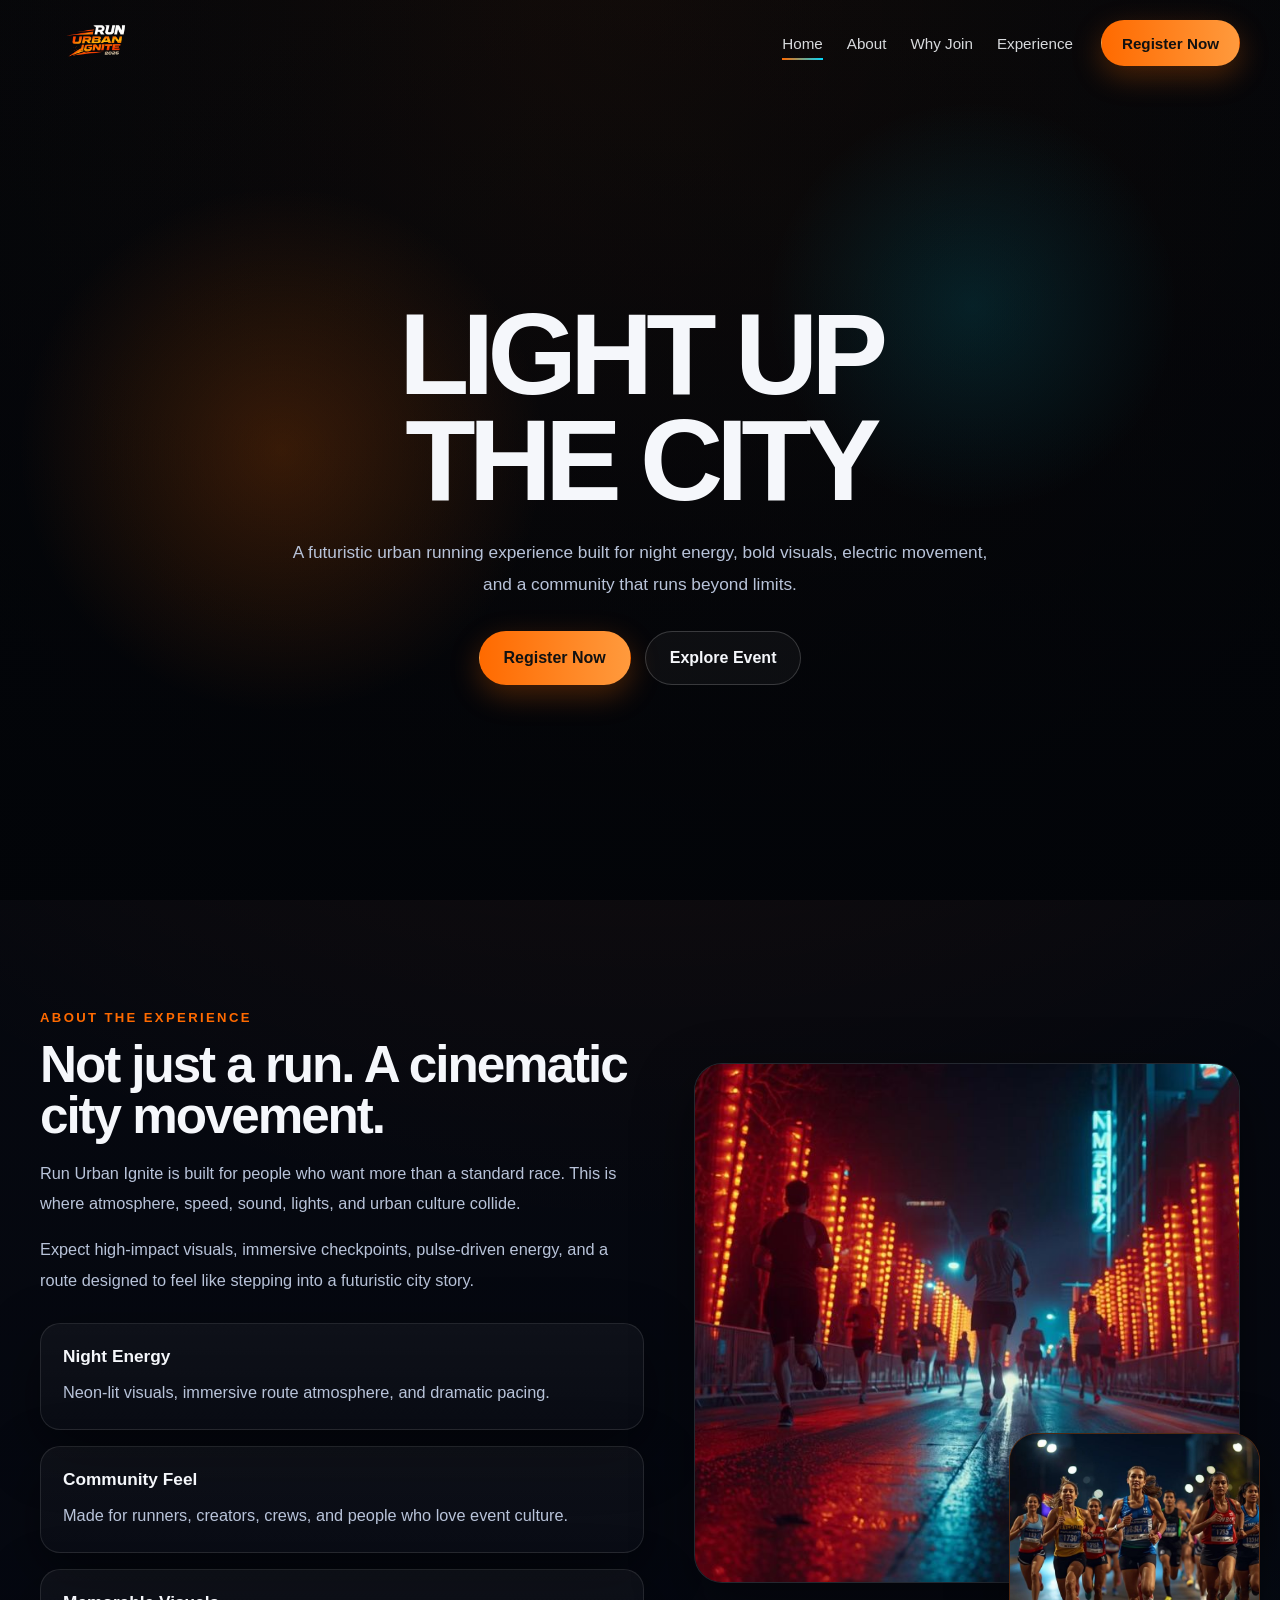
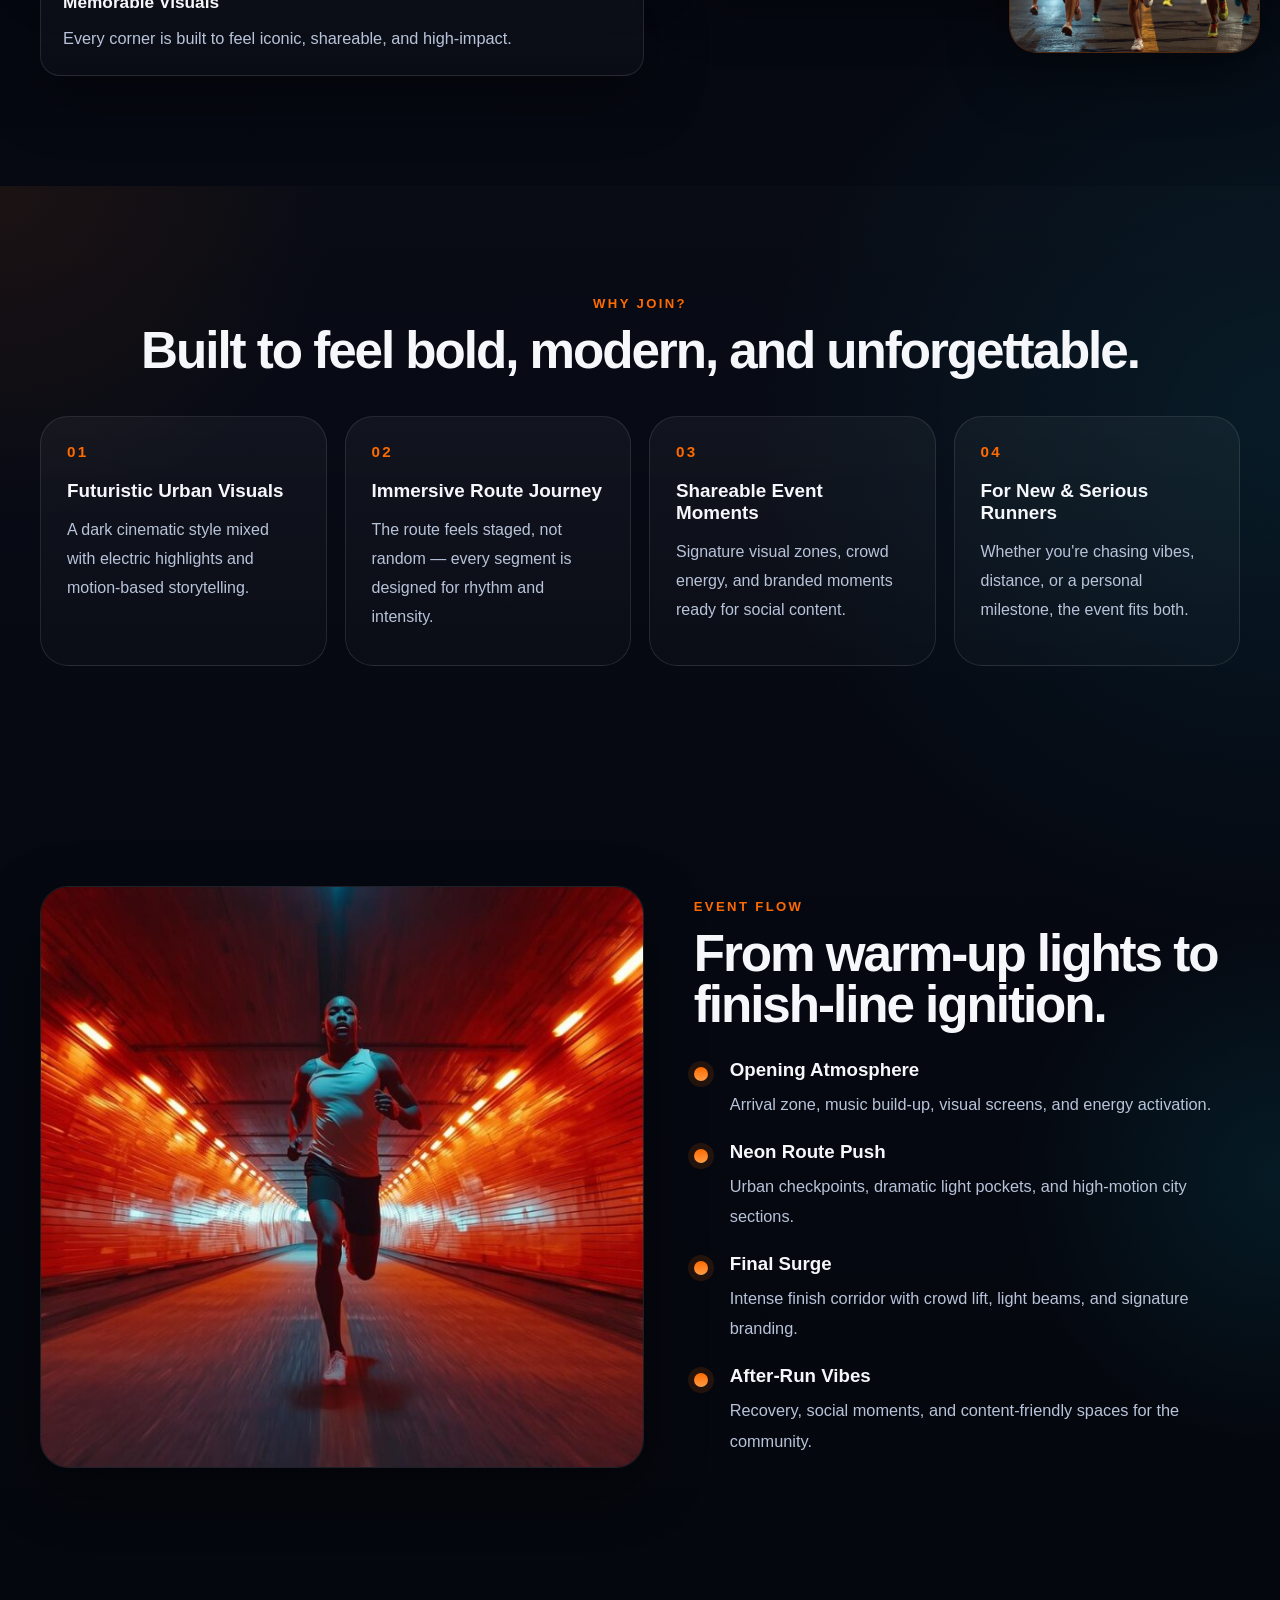
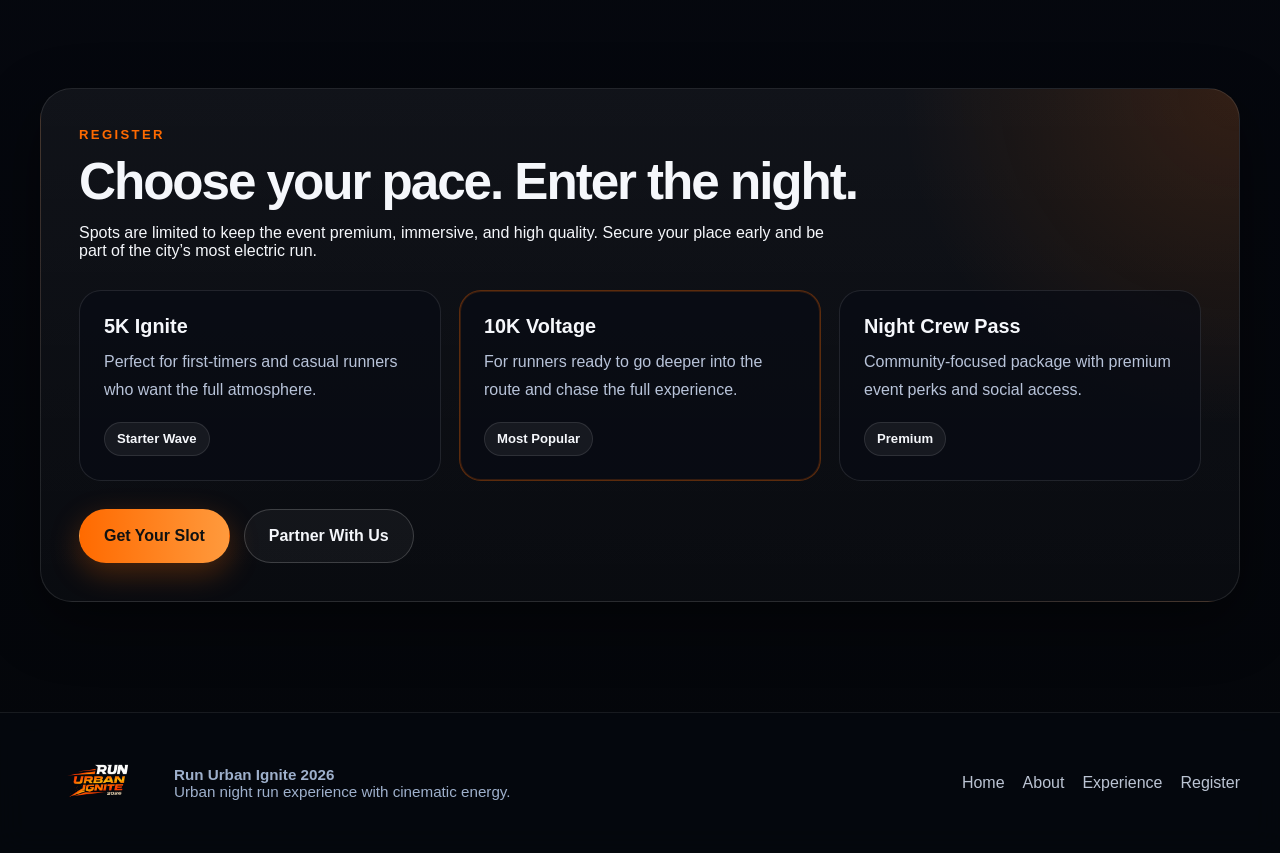
==== commit c7b4ea51: "Update index.html" ====
--- a/index.html
+++ b/index.html
@@ -35,9 +35,9 @@
             loop
             playsinline
             preload="auto"
-            poster="assets/experience.jpg"
+            poster="assets/experience-v2.jpg"
           >
-            <source src="assets/hero-video.mp4" type="video/mp4" />
+            <source src="assets/hero-video-v2.mp4" type="video/mp4" />
           </video>
 
           <div class="hero-overlay"></div>
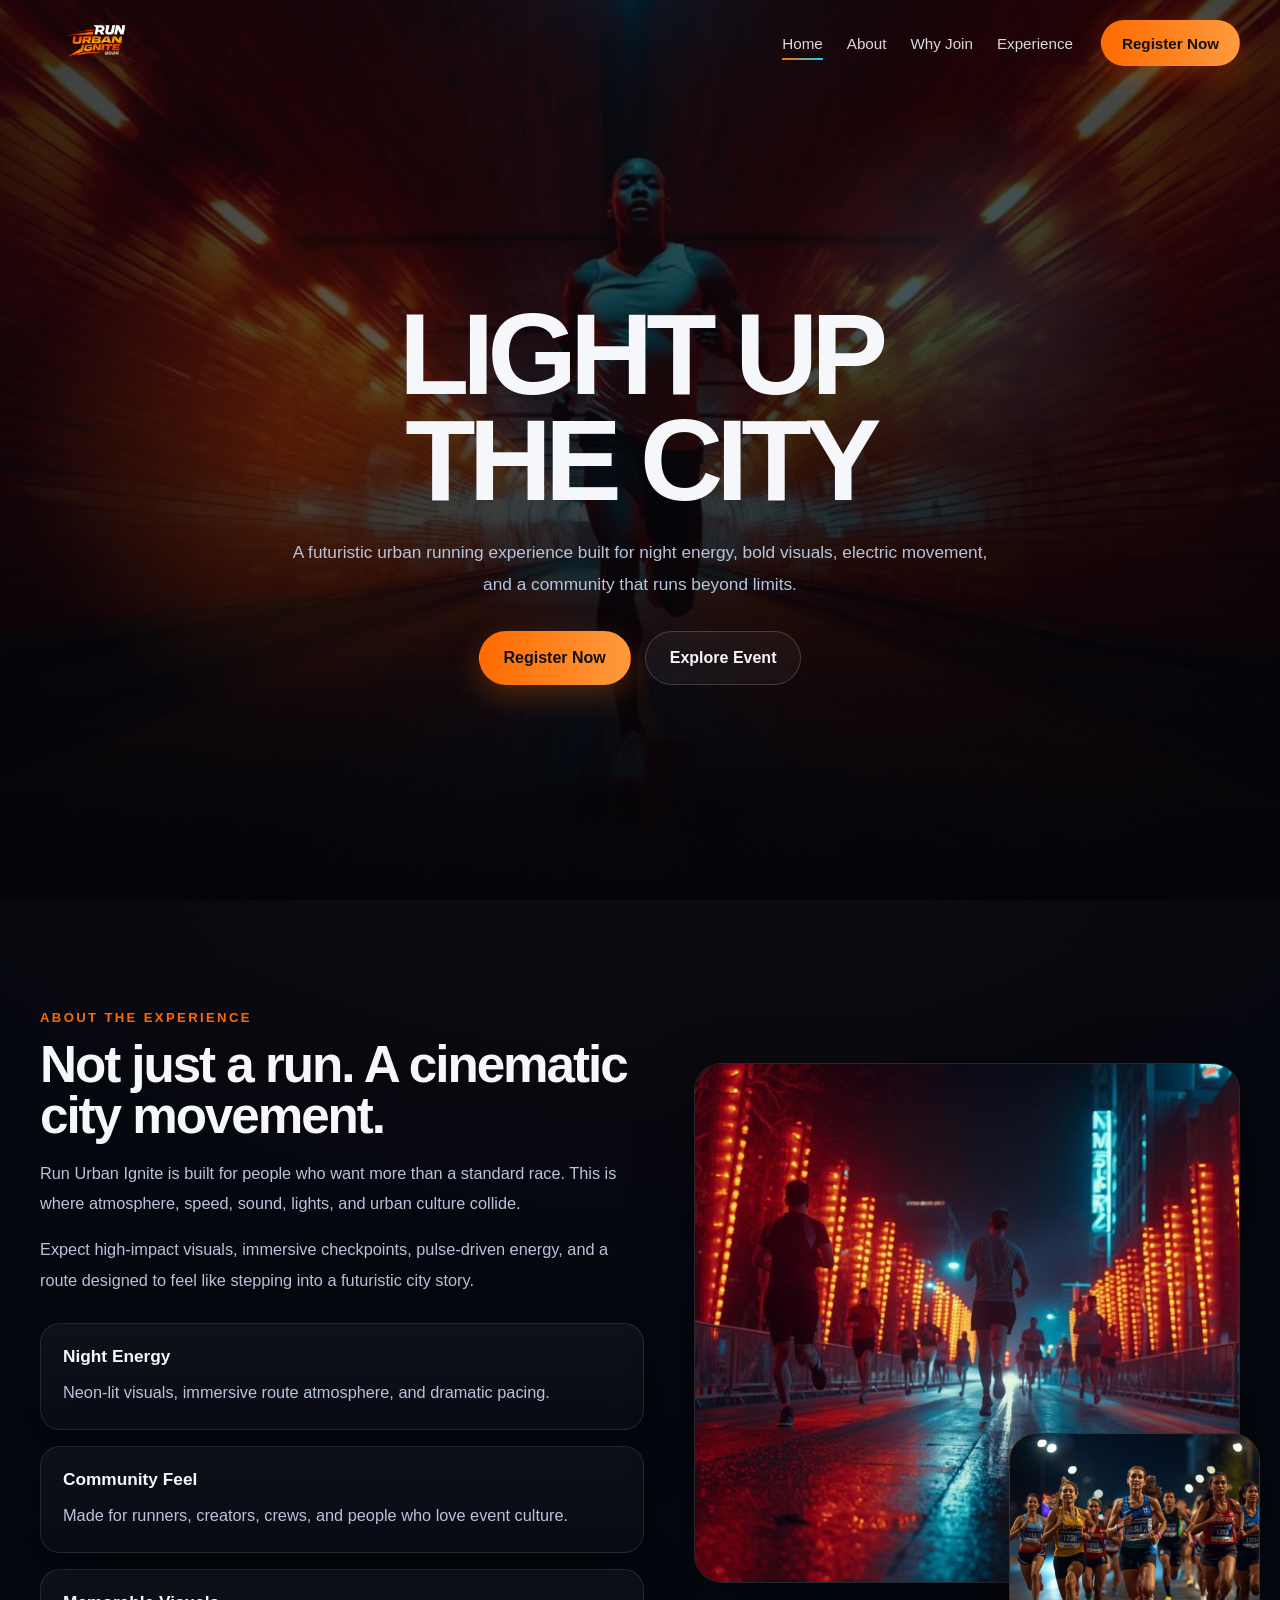
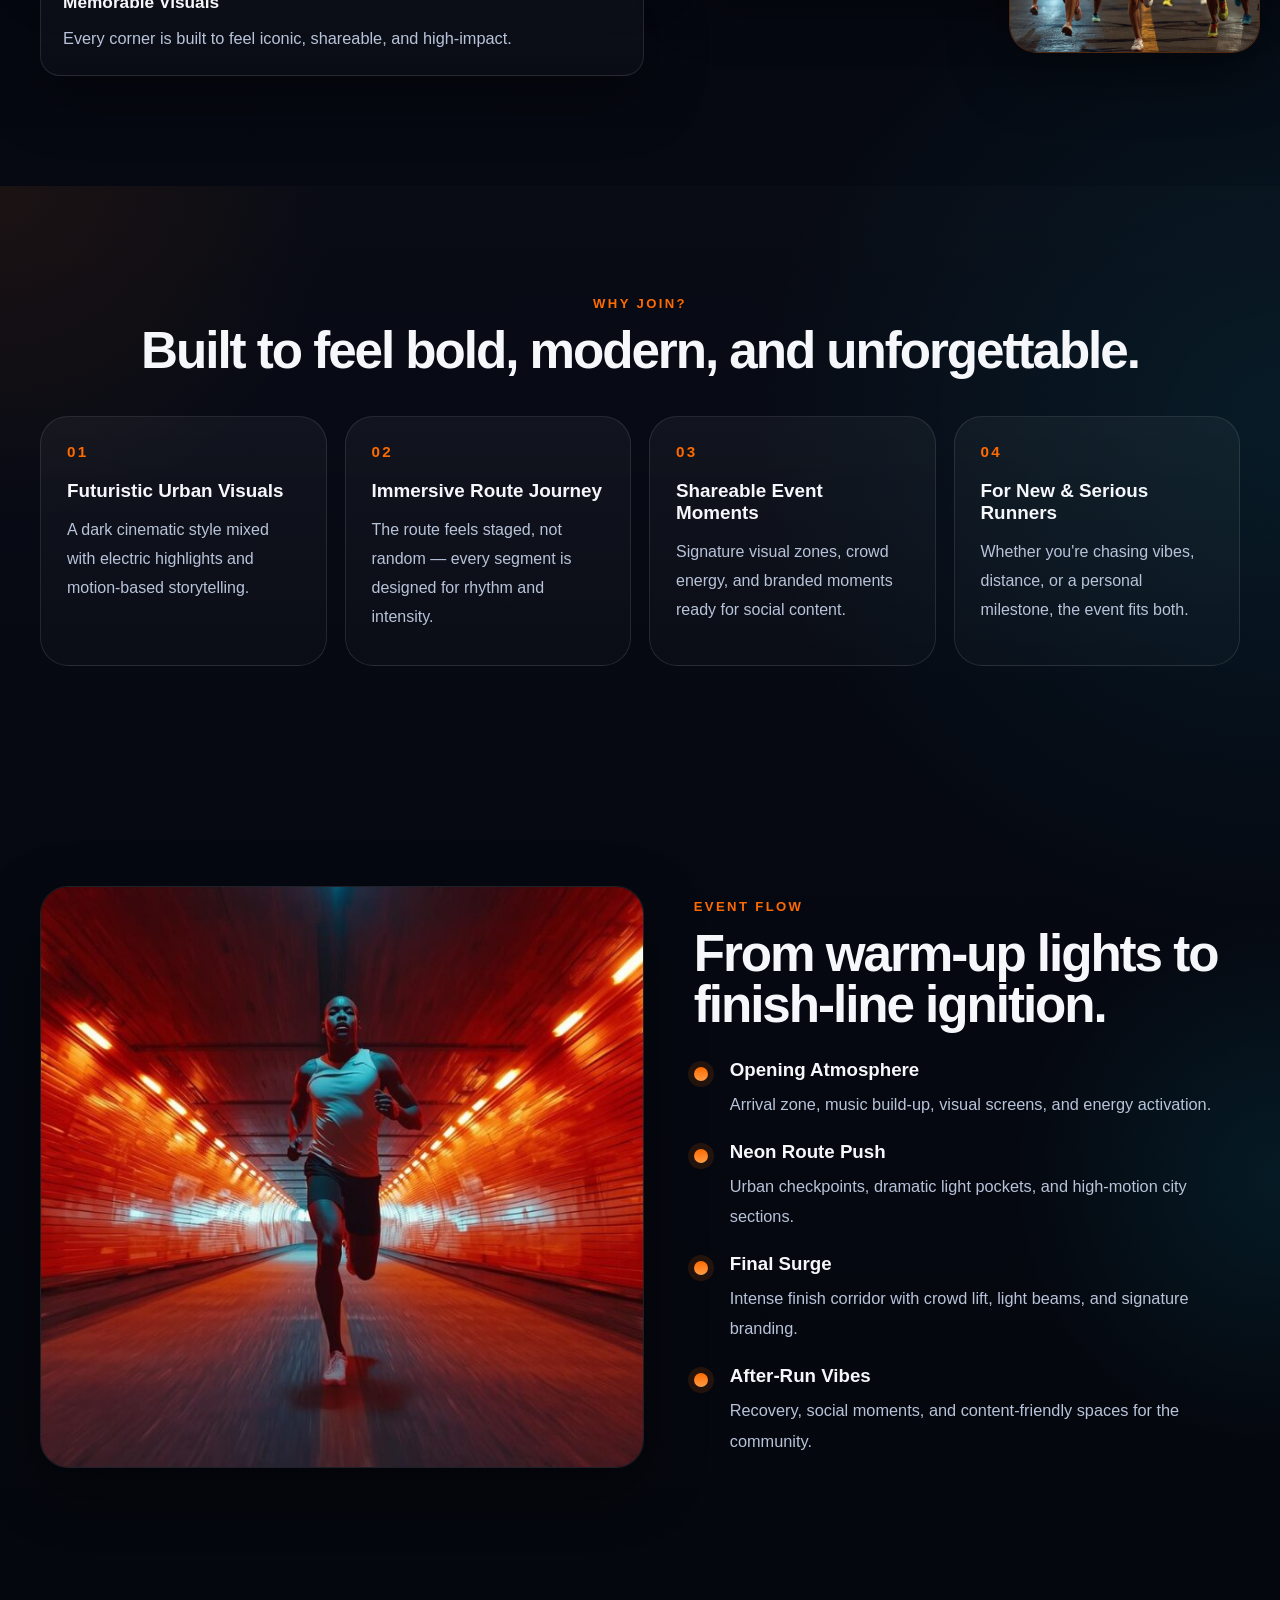
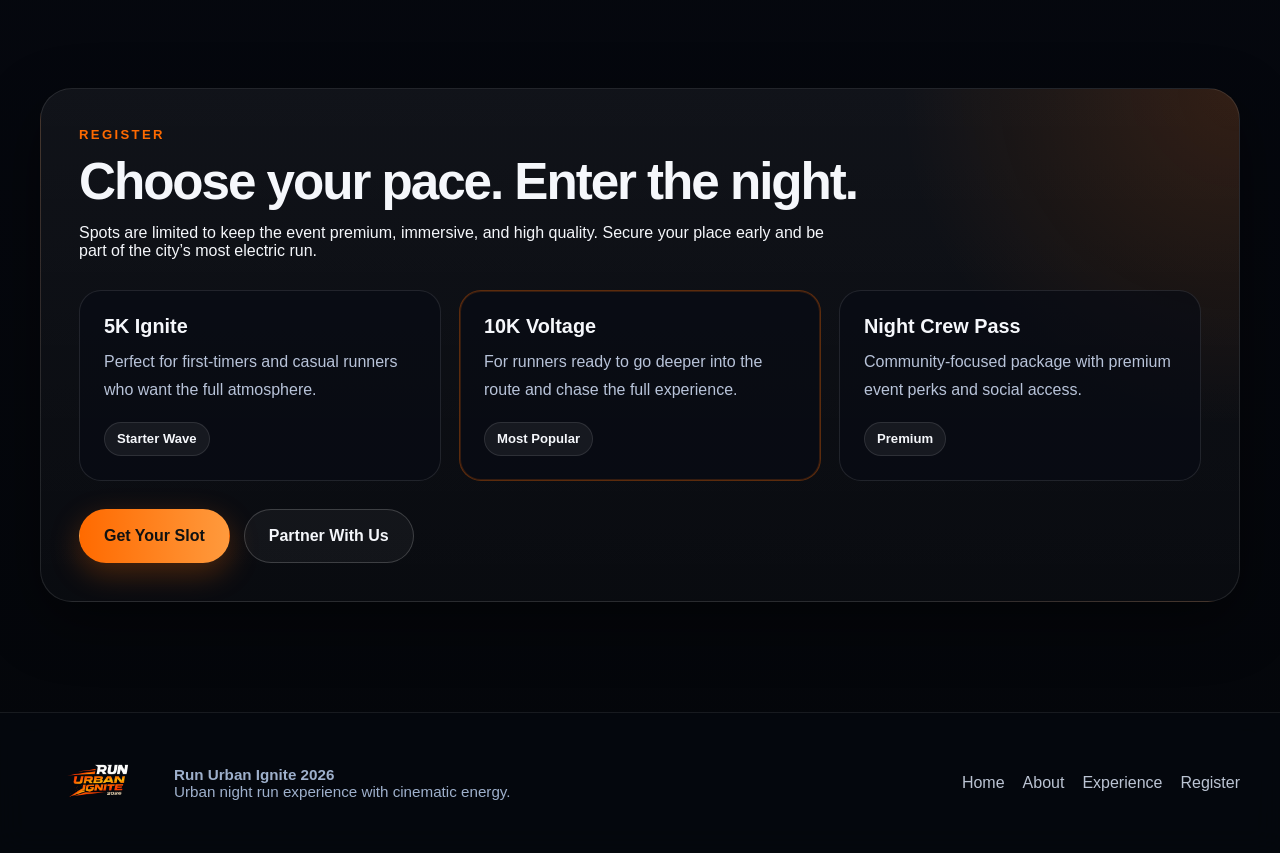
==== commit 4849f124: "Fix hero asset paths for GitHub Pages" ====
--- a/index.html
+++ b/index.html
@@ -35,9 +35,9 @@
             loop
             playsinline
             preload="auto"
-            poster="assets/experience-v2.jpg"
+            poster="assets/experience.jpg"
           >
-            <source src="assets/hero-video-v2.mp4" type="video/mp4" />
+            <source src="assets/hero-video-v3.mp4" type="video/mp4" />
           </video>
 
           <div class="hero-overlay"></div>
